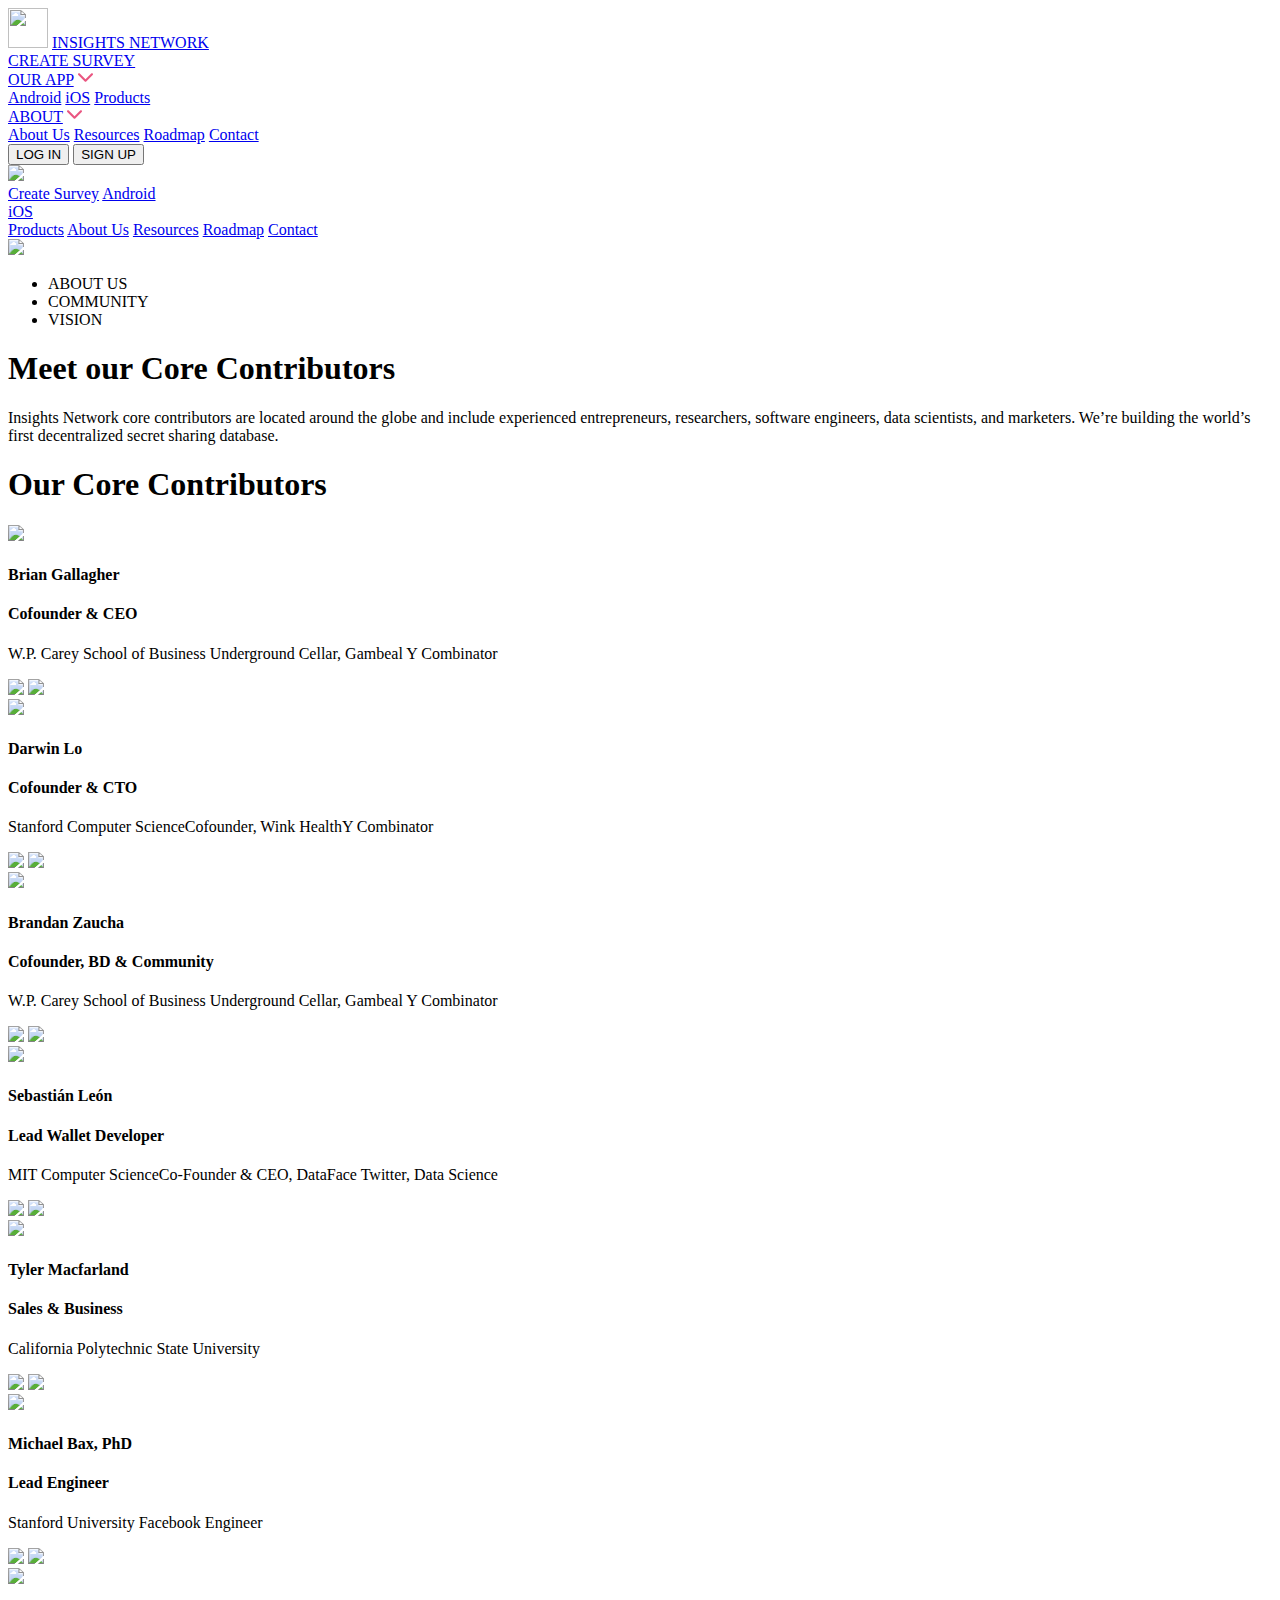
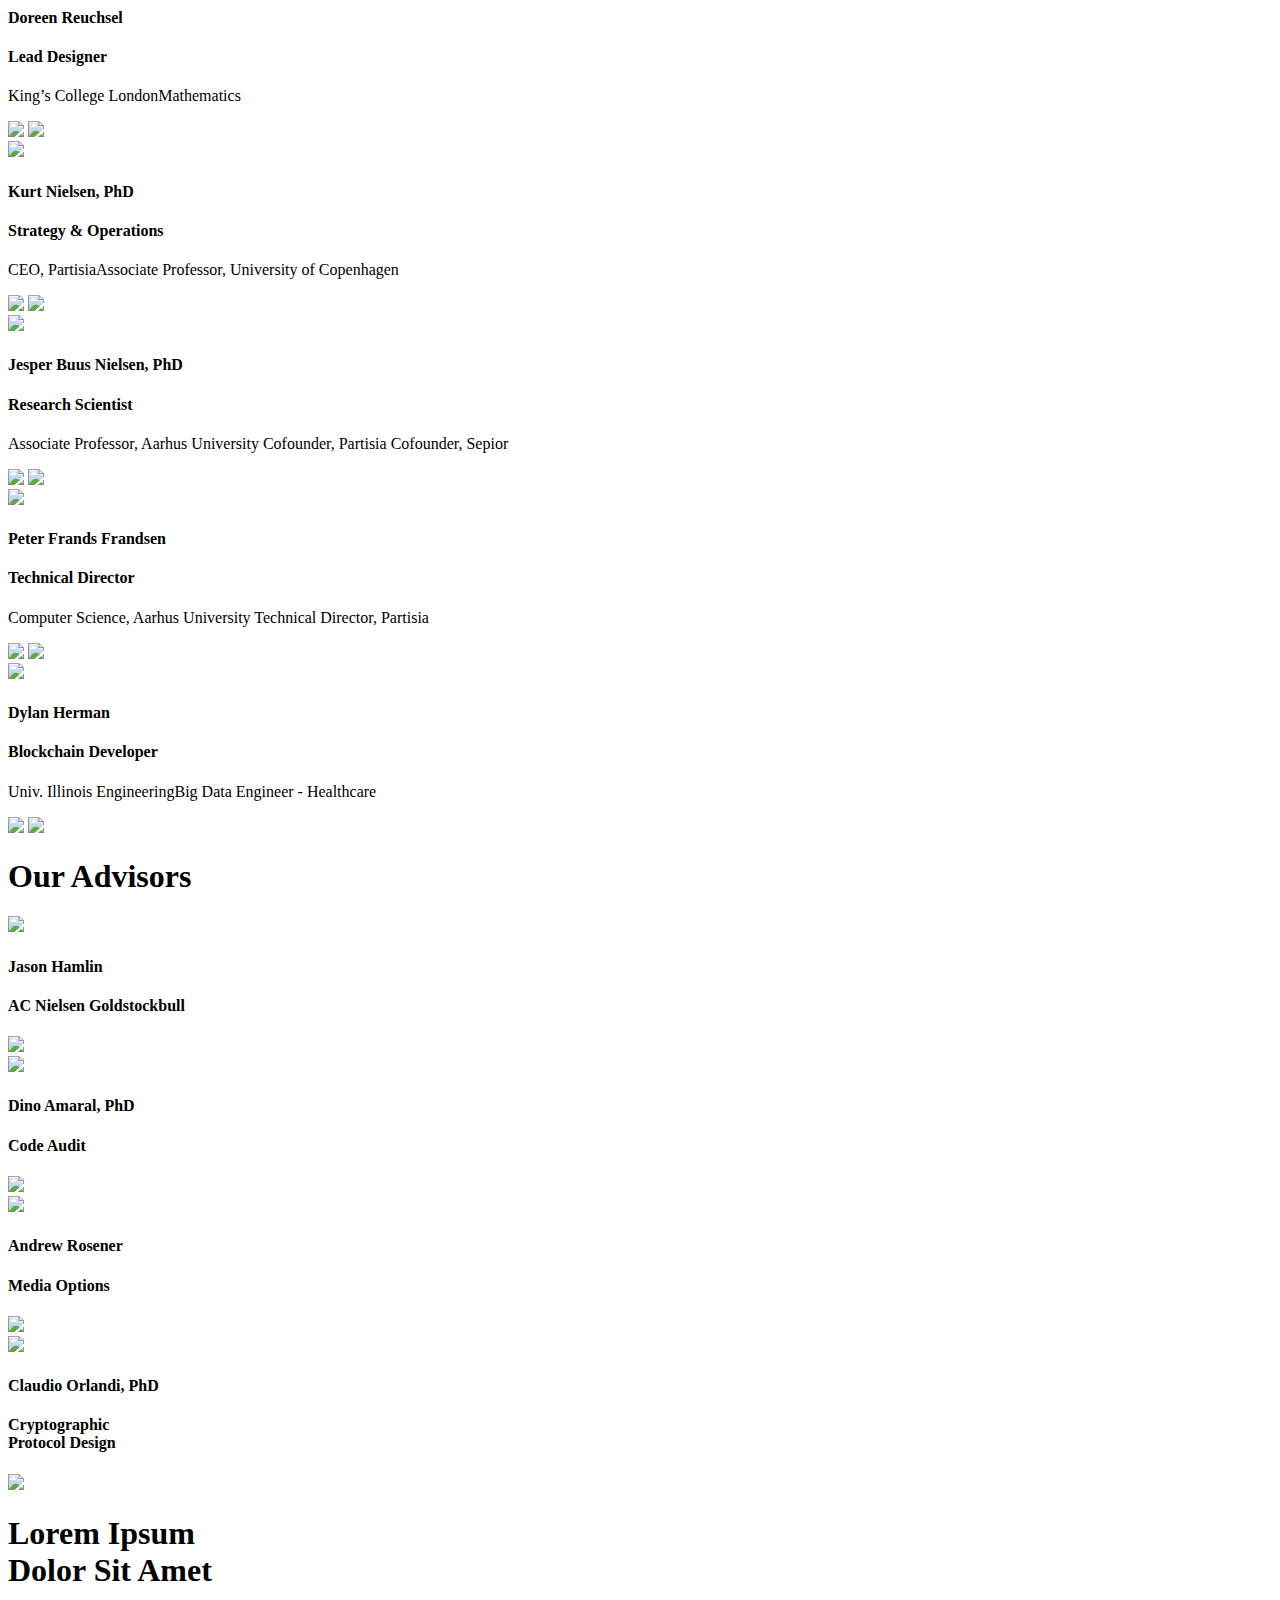
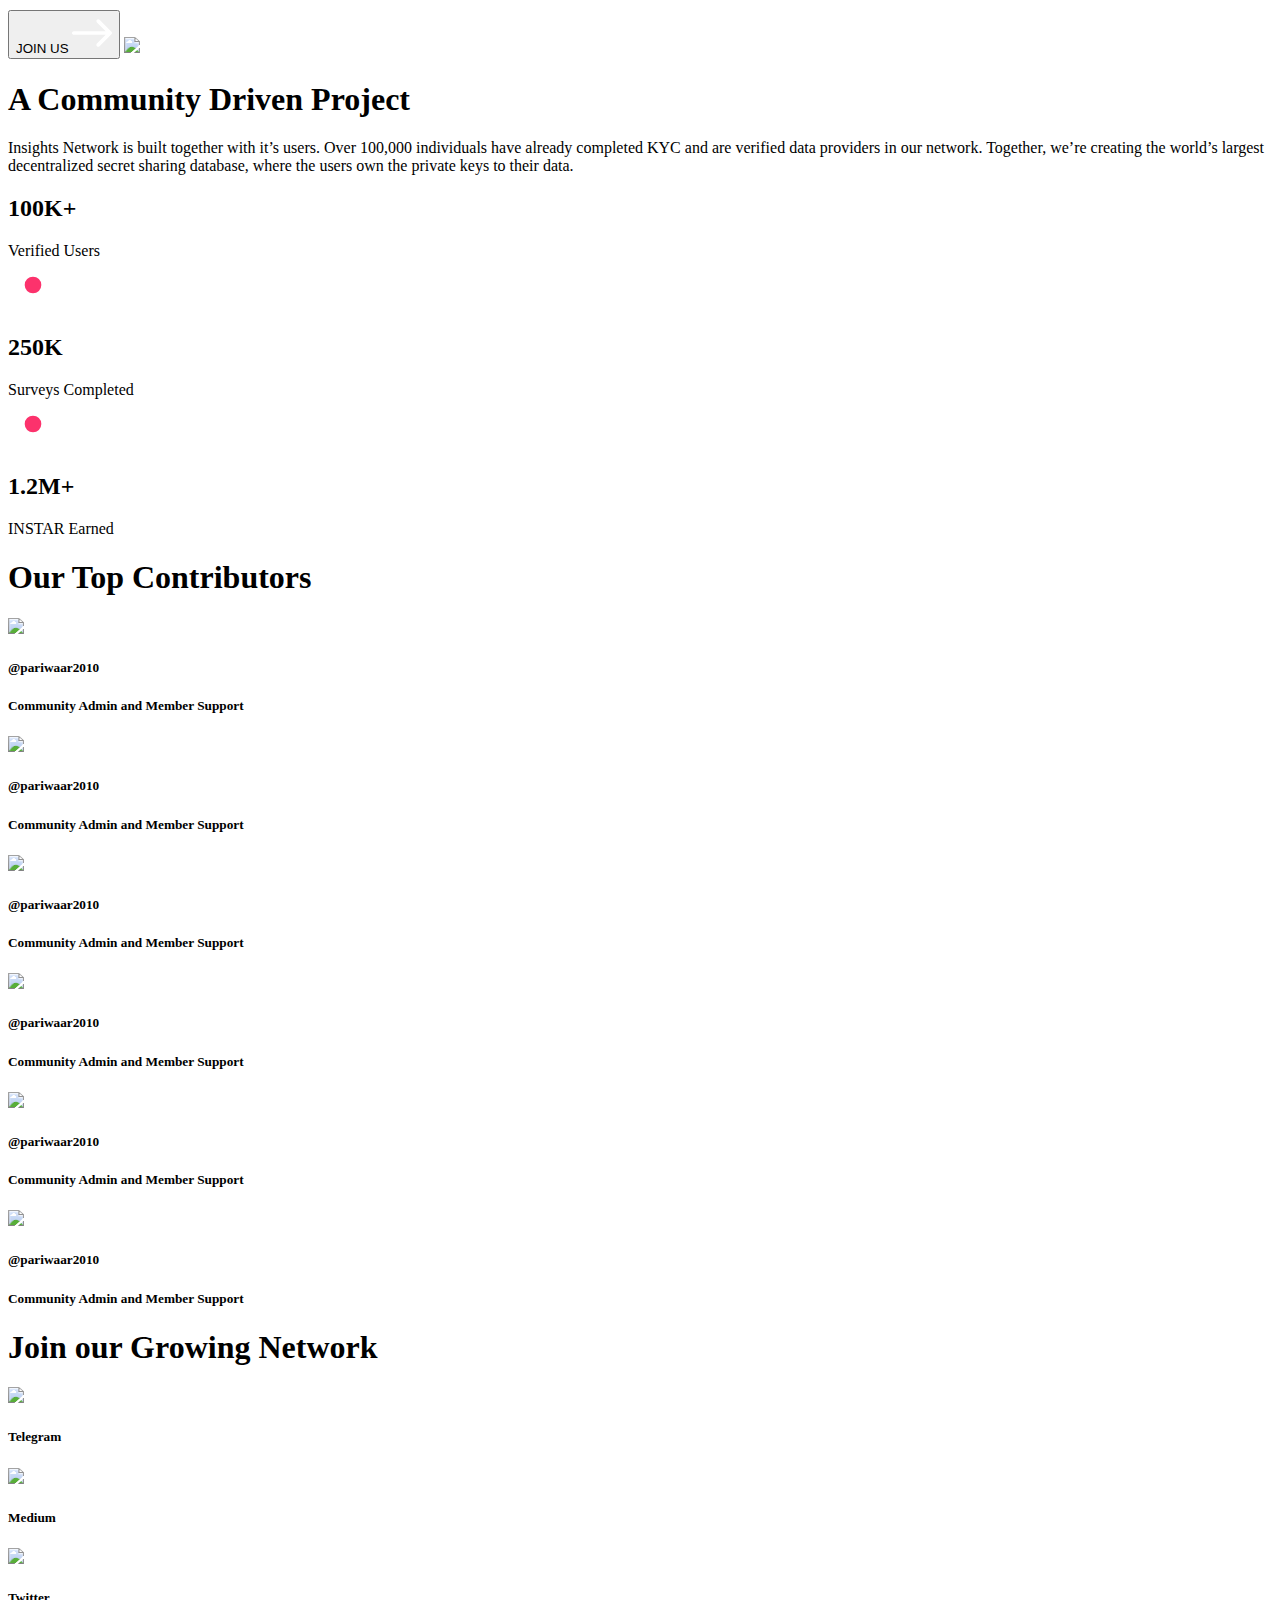
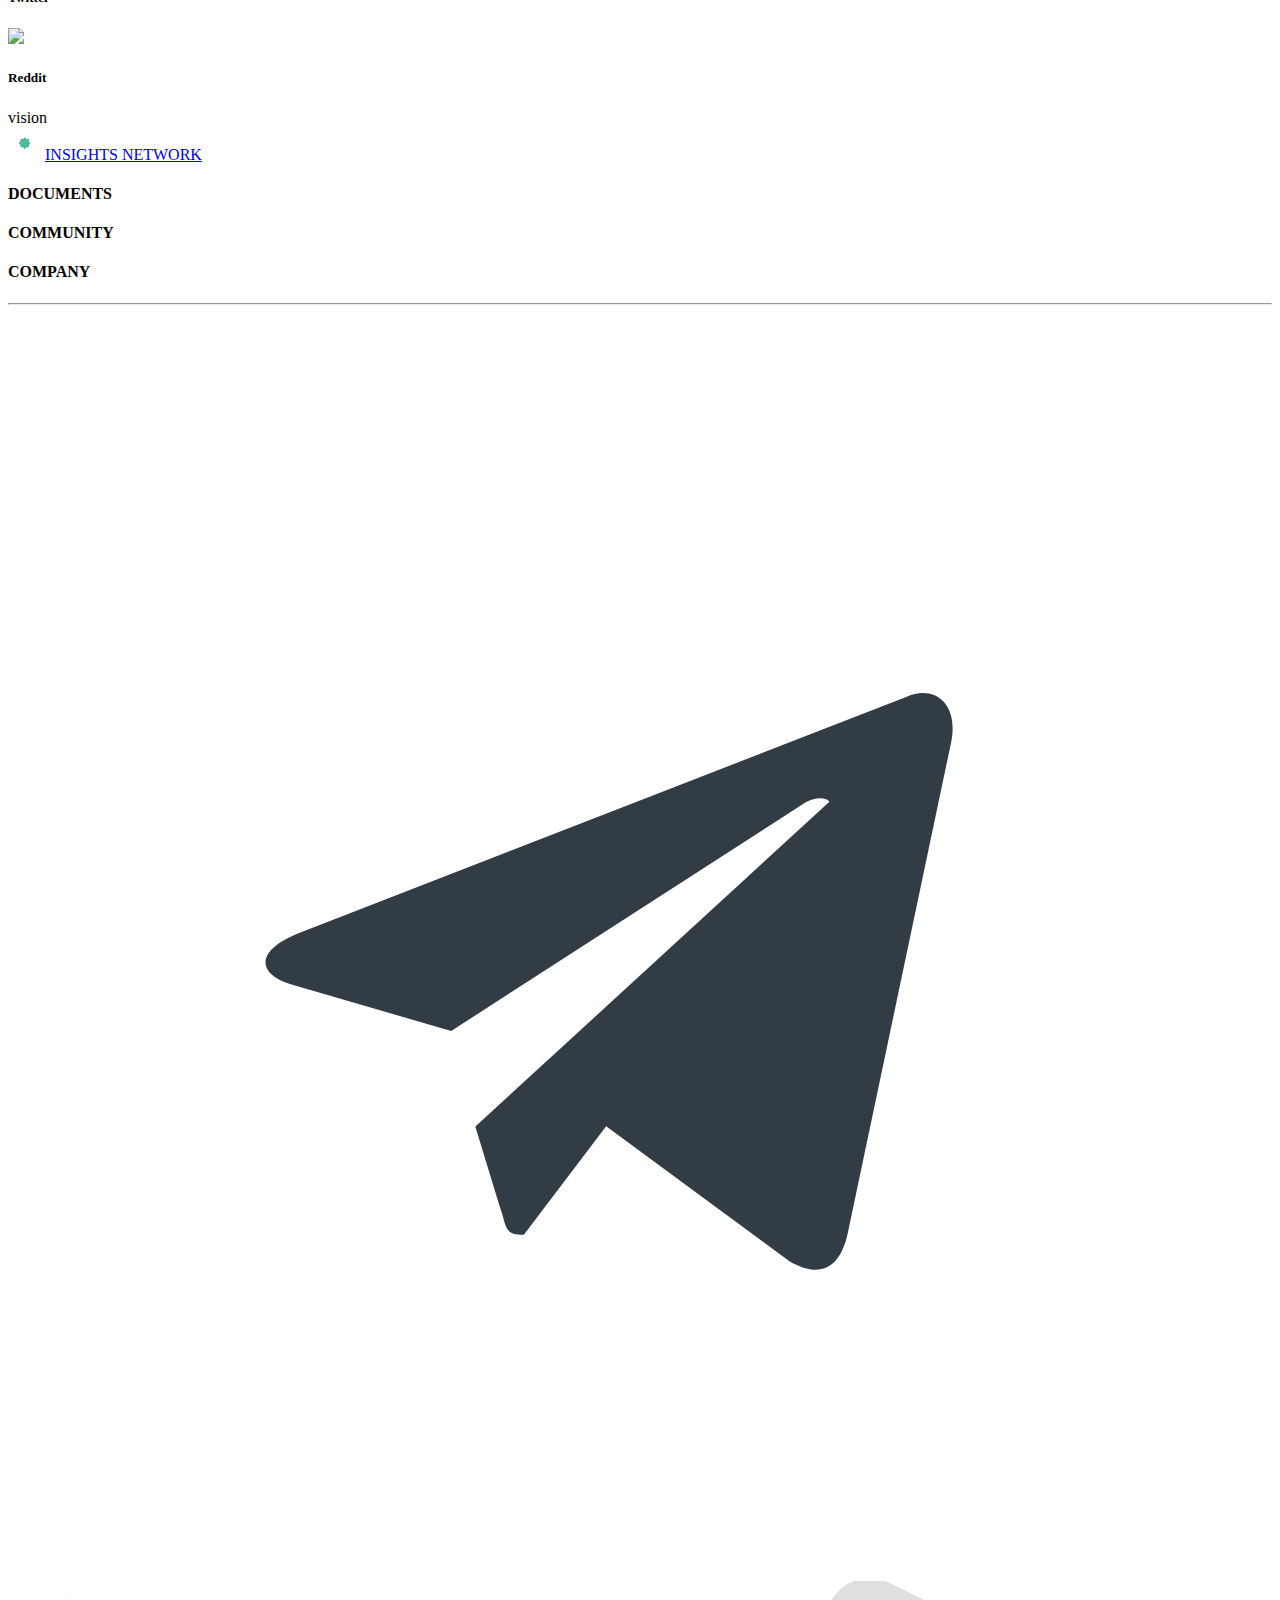
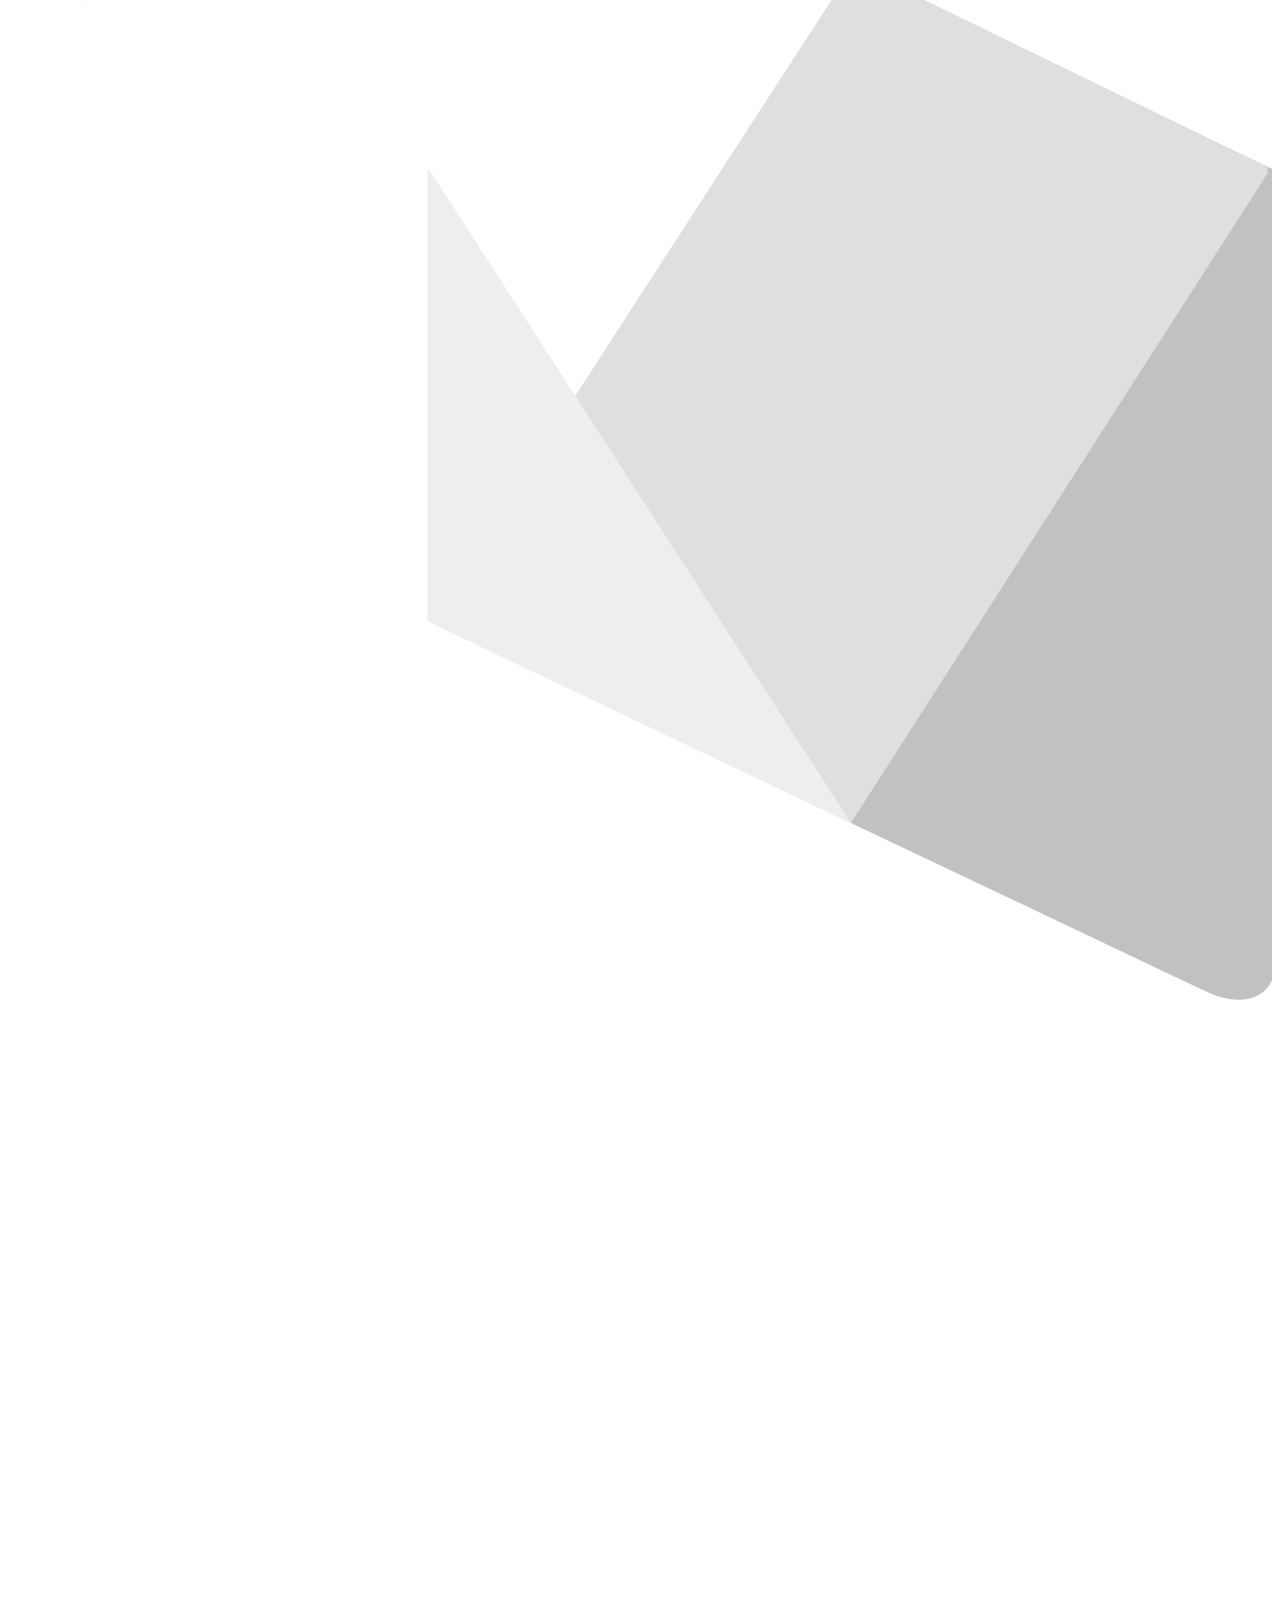
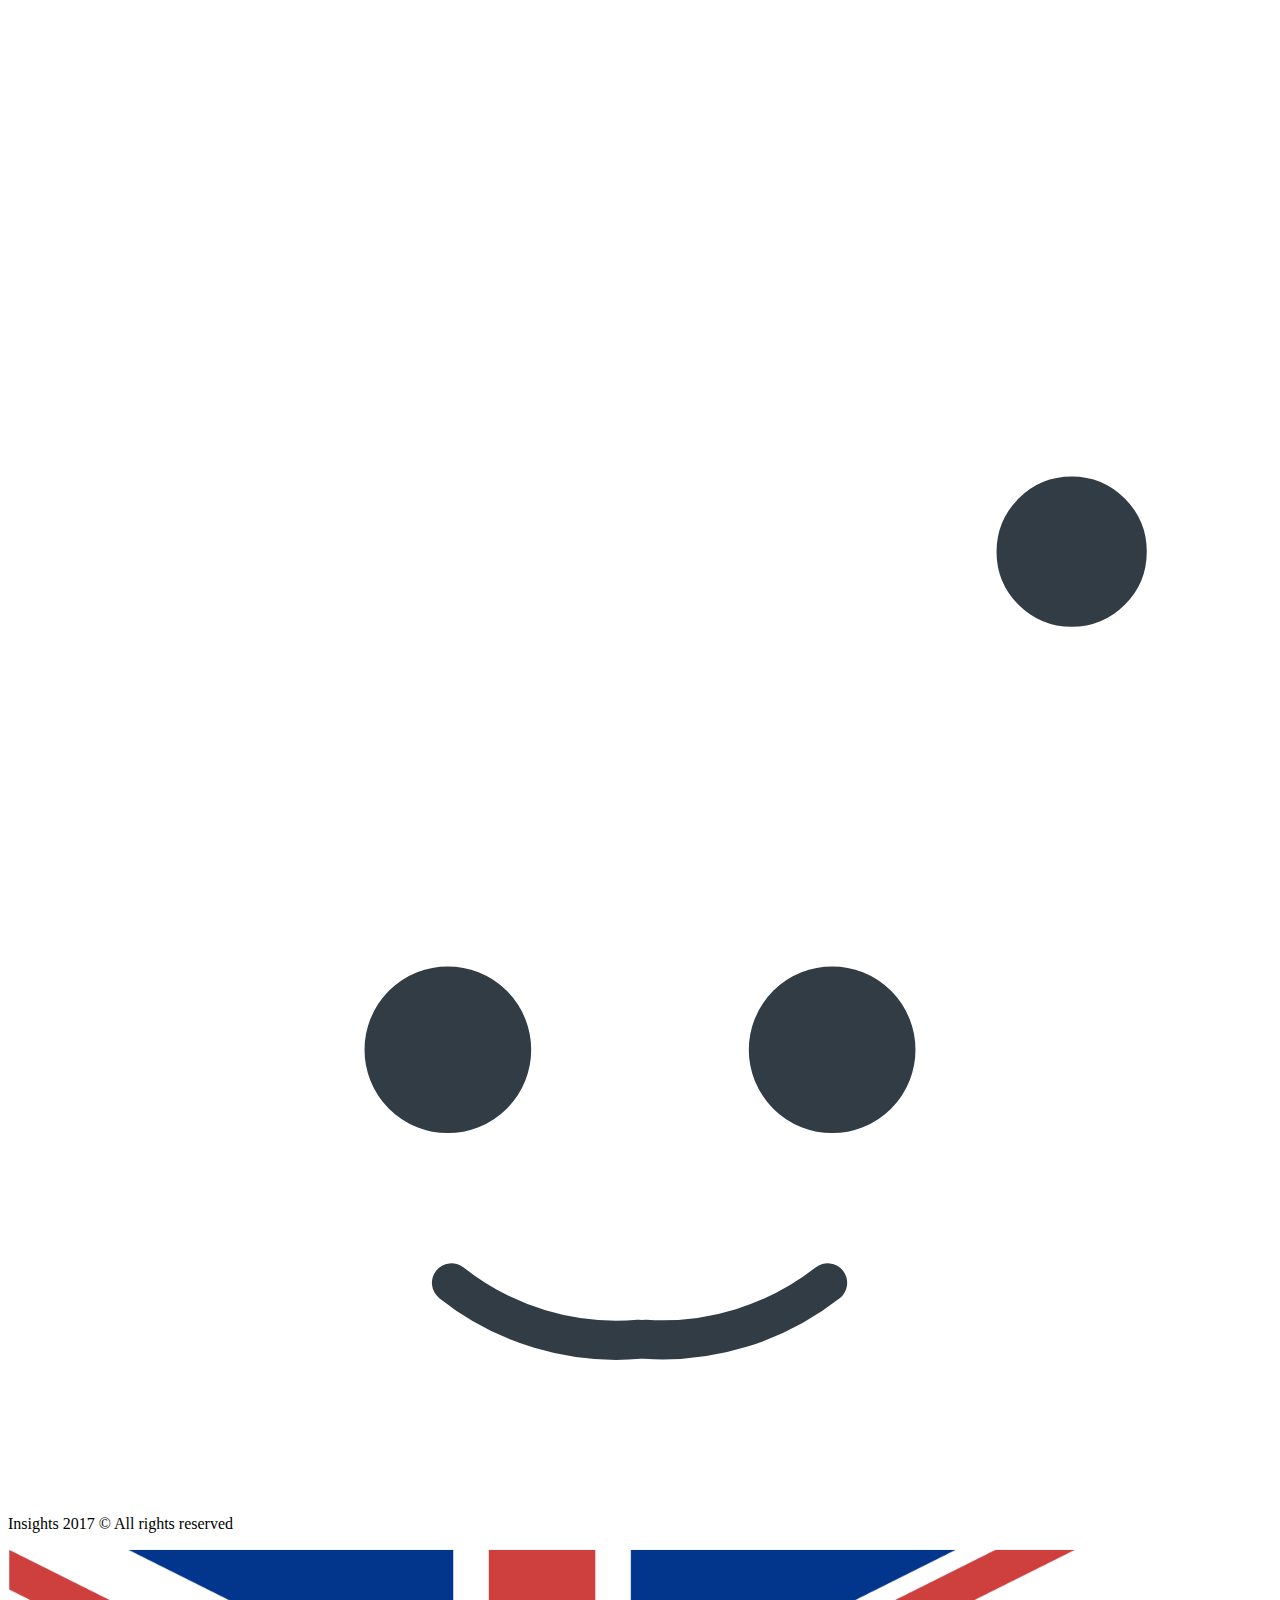
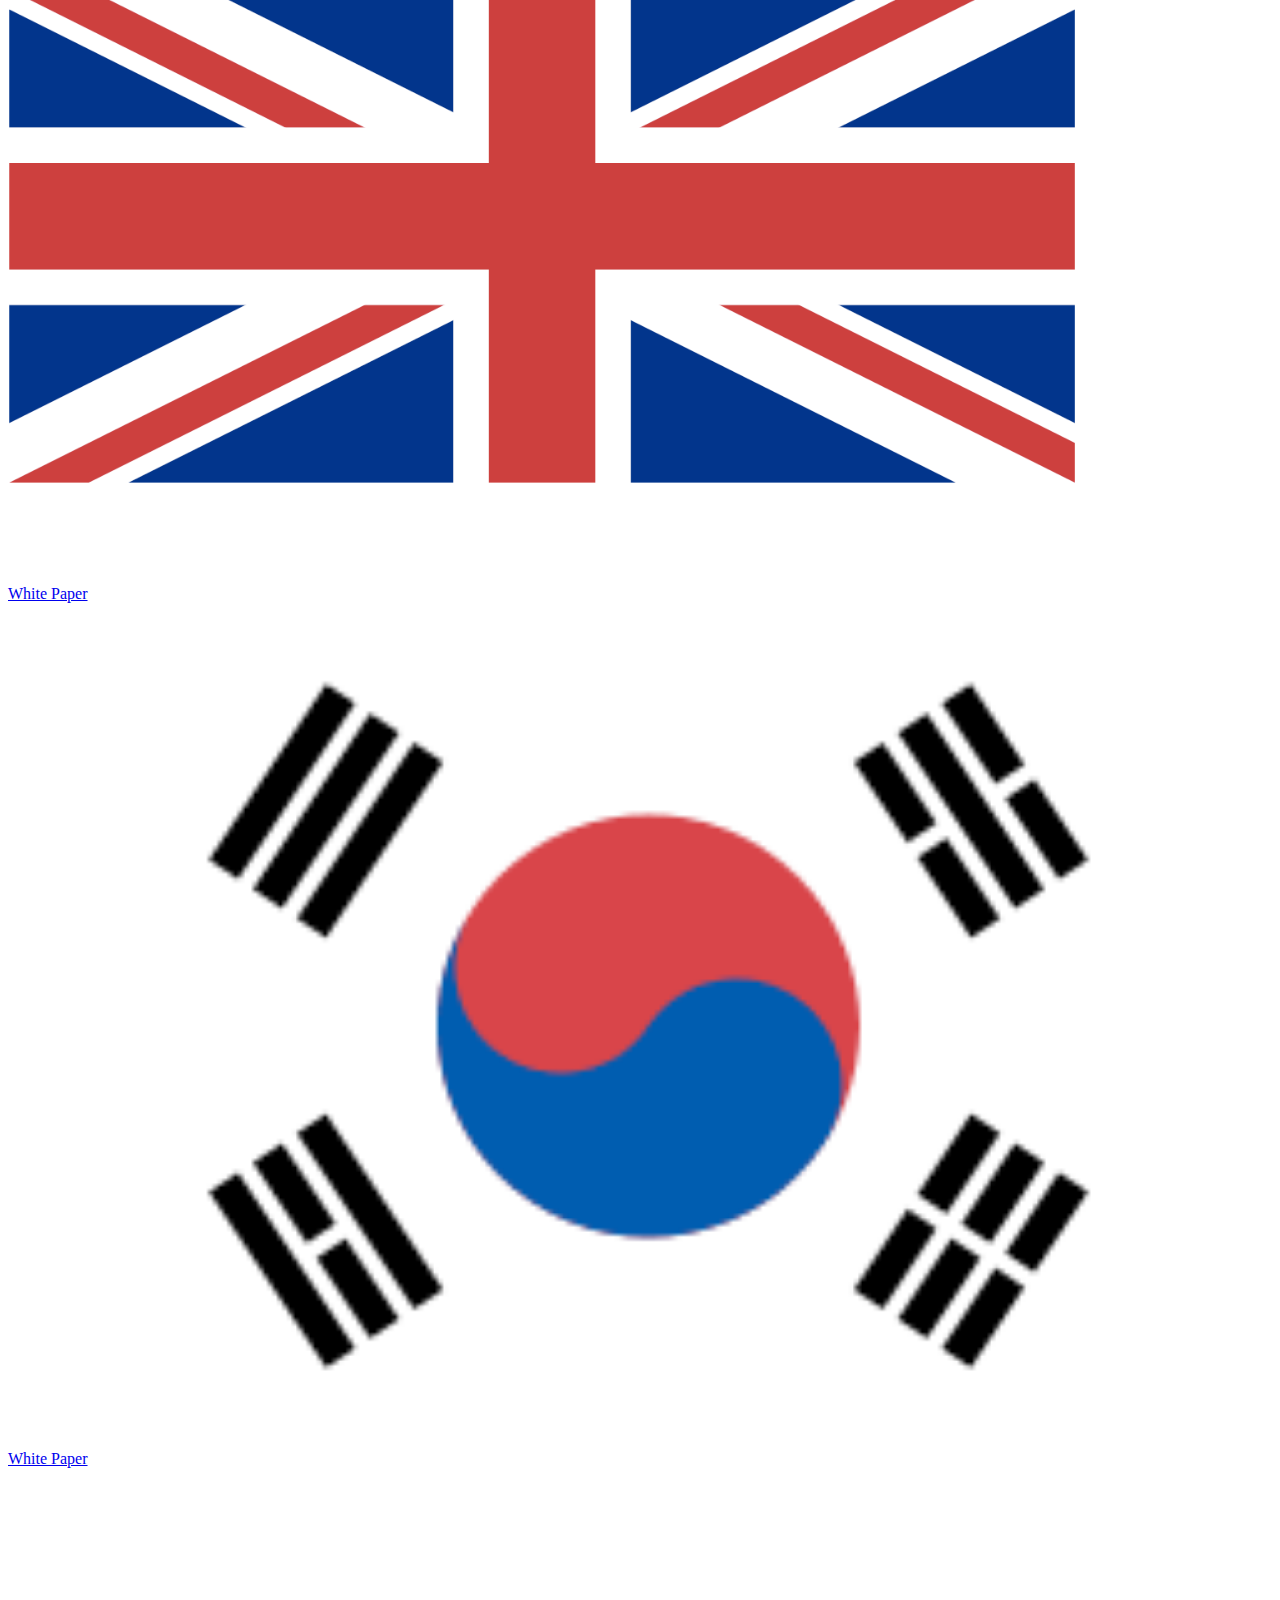
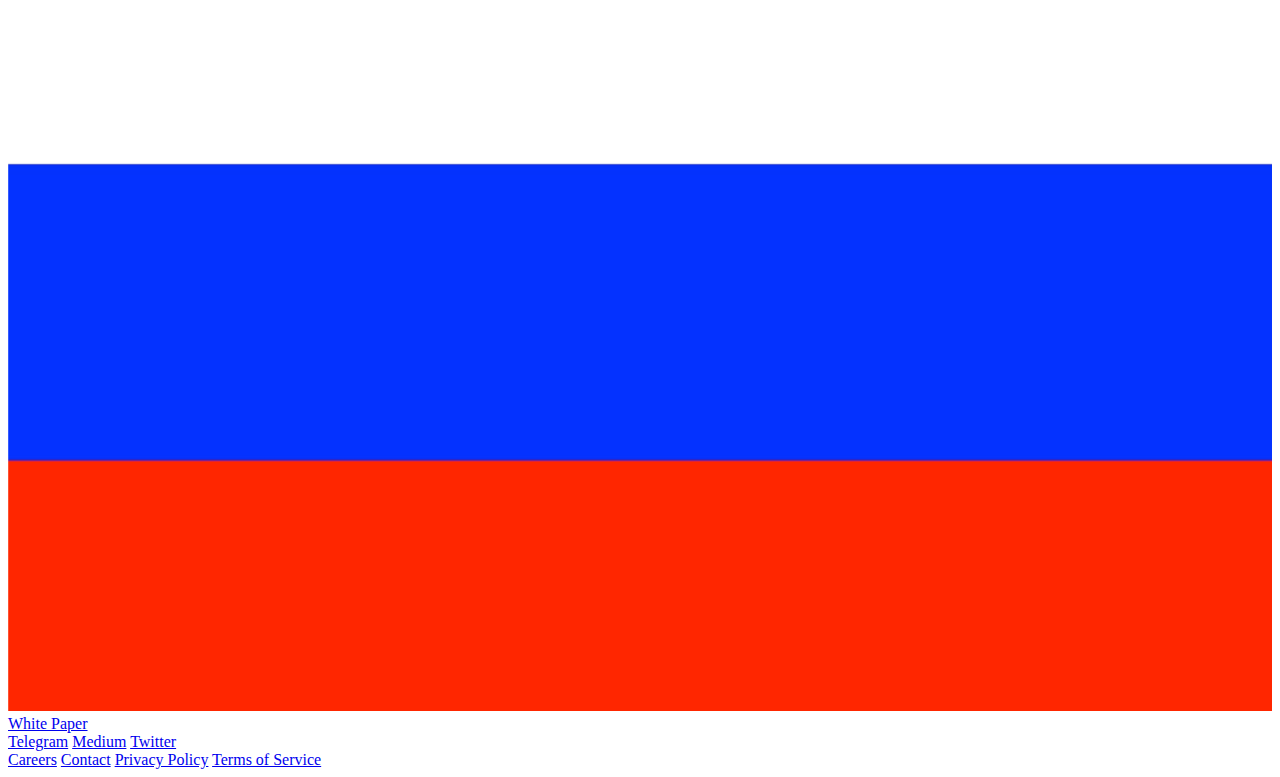
==== pages/about.html @ cc8f5075 "asafa" ====
<!DOCTYPE html>
<html lang="en">
<head>
    <meta charset="UTF-8">
    <meta name="viewport" content="width=device-width, initial-scale=1.0">
    <meta http-equiv="X-UA-Compatible" content="ie=edge">
    <title>About</title>
    <link rel="stylesheet" href="./css/about.css">
    <link rel="icon" href="../assets/svg/main-icon.svg" type="image/gif" sizes="16x16"> 
</head>
<body>
    <nav class="main-nav">
        <div class="container nav-flex">
            <div class="nav-left">
                <img src="../assets/svg/main-icon-withblack" width="40px" height="40px"/>
                <a href="../index.html" class="nav-brand">INSIGHTS NETWORK</a>
            </div>
            <div class="nav-right">
                <a href="https://requesters.insights.network/requester/" class="cool-link lined">CREATE SURVEY</a>
                <div class="navbar-dropdown">
                    <a href="#" class="nav-link">OUR APP</a>
                    <svg xmlns="http://www.w3.org/2000/svg" xmlns:xlink="http://www.w3.org/1999/xlink" version="1.1" id="Capa_1" x="0px" y="0px" width="15px" height="15px" viewBox="0 0 451.847 451.847" style="enable-background:new 0 0 451.847 451.847;" xml:space="preserve">
                        <g>
                        <path d="M225.923,354.706c-8.098,0-16.195-3.092-22.369-9.263L9.27,151.157c-12.359-12.359-12.359-32.397,0-44.751   c12.354-12.354,32.388-12.354,44.748,0l171.905,171.915l171.906-171.909c12.359-12.354,32.391-12.354,44.744,0   c12.365,12.354,12.365,32.392,0,44.751L248.292,345.449C242.115,351.621,234.018,354.706,225.923,354.706z" fill="#ea5681"/>
                        </g><g></g><g></g><g></g><g></g><g></g><g></g><g></g><g></g><g></g><g></g><g></g><g></g><g></g><g></g><g></g>
                    </svg>
                    <div class="nav-dropdown-menu">
                        <a href="https://play.google.com/store/apps/details?id=com.instar.wallet&hl=en" class="nav-dropdown-link">Android</a>
                        <a href="https://itunes.apple.com/app/id1332546984" class="nav-dropdown-link">iOS</a>
                        <a href="./products.html" class="nav-dropdown-link">Products</a>
                    </div>
                </div>
                <div class="navbar-dropdown navbar-dropdown-last">
                    <a href="#" class="nav-link">ABOUT</a>
                    <svg xmlns="http://www.w3.org/2000/svg" xmlns:xlink="http://www.w3.org/1999/xlink" version="1.1" id="Capa_1" x="0px" y="0px" width="15px" height="15px" viewBox="0 0 451.847 451.847" style="enable-background:new 0 0 451.847 451.847;" xml:space="preserve">
                        <g>
                        <path d="M225.923,354.706c-8.098,0-16.195-3.092-22.369-9.263L9.27,151.157c-12.359-12.359-12.359-32.397,0-44.751   c12.354-12.354,32.388-12.354,44.748,0l171.905,171.915l171.906-171.909c12.359-12.354,32.391-12.354,44.744,0   c12.365,12.354,12.365,32.392,0,44.751L248.292,345.449C242.115,351.621,234.018,354.706,225.923,354.706z" fill="#ea5681"/>
                        </g><g></g><g></g><g></g><g></g><g></g><g></g><g></g><g></g><g></g><g></g><g></g><g></g><g></g><g></g><g></g>
                    </svg>
                    <div class="nav-dropdown-menu">
                        <a href="./about.html" class="nav-dropdown-link">About Us</a>
                        <a href="./tabs.html" class="nav-dropdown-link">Resources</a>
                        <a href="./tabs.html" class="nav-dropdown-link">Roadmap</a>
                        <a href="./contact.html" class="nav-dropdown-link">Contact</a>
                    </div>
                </div>
                <a href="./login.html"><button class="nav-btn">LOG IN</button></a>
                <a href="./signup.html"><button class="nav-btn nav-btn-gray">SIGN UP</button></a>
            </div>
            <div class="menu-burger">
                <img src="../assets/svg/menu.svg" class="burger-icon" />
                <div class="show-menu hide-menu" id="resp-menu">
                        <a href="https://requesters.insights.network/requester/" class="nav-dropdown-link">Create Survey</a>
                        <a href="https://play.google.com/store/apps/details?id=com.instar.wallet&hl=en" class="nav-dropdown-link">Android</a>
                        </br>
                        <a href="https://itunes.apple.com/app/id1332546984" class="nav-dropdown-link">iOS</a></br>
                        <a href="./products.html" class="nav-dropdown-link">Products</a>
                        <a href="./about.html" class="nav-dropdown-link">About Us</a>
                        <a href="./tabs.html" class="nav-dropdown-link">Resources</a>
                        <a href="./tabs.html" class="nav-dropdown-link">Roadmap</a>
                        <a href="./contact.html" class="nav-dropdown-link">Contact</a>
                </div>
            </div>
        </div>
    </nav>

        <div class="container">
            <img src="../assets/svg/map.svg" class="img-map"/>
        </div>


        <!--tabbed contetn --> 
        <div class="tabbed-content">
            <div class="container">
                <ul class="tabs">
                    <li data-target="#about" class="active">ABOUT US</li>
                    <li data-target="#community">COMMUNITY</li>
                    <li data-target="#vision">VISION</li>
                </ul>
            </div>
            <div id="about" class="panel active">
                <div class="about-parent-container">
                    <div class="container about-section">
                        <h1 class="about-heading">Meet our Core Contributors</h1>
                        <p class="about-paragraph">Insights Network core contributors are located around the globe and include experienced entrepreneurs, researchers, software engineers, data scientists, and marketers. We’re building the world’s first decentralized secret sharing database.</p>
                        <h1 class="about-heading">Our Core Contributors</h1>
                        <div class="about-flex">
                            <div class="about-item">
                                <img src="../assets/img/t11.png" class="team-img">
                                <div class="about-item-col">
                                    <h4 class="about-name">Brian Gallagher</h4>
                                    <h4 class="about-prof">Cofounder & CEO</h4>
                                    <p class="about-desc">W.P. Carey School of Business Underground Cellar, Gambeal Y Combinator</p>
                                    <div class="about-icon-row">
                                        <img src="../assets/svg/mail.svg" />
                                        <img src="../assets/svg/linkedin.png" />
                                    </div>
                                </div>
                            </div>
                            <div class="about-item">
                                <img src="../assets/img/t10.png" class="team-img">
                                <div class="about-item-col">
                                    <h4 class="about-name">Darwin Lo</h4>
                                    <h4 class="about-prof">Cofounder & CTO</h4>
                                    <p class="about-desc">Stanford Computer ScienceCofounder, Wink HealthY Combinator</p>
                                    <div class="about-icon-row">
                                        <img src="../assets/svg/mail.svg" />
                                        <img src="../assets/svg/linkedin.png" />
                                    </div>
                                </div>
                            </div>
                            <div class="about-item">
                                <img src="../assets/img/t9.png" class="team-img">
                                <div class="about-item-col">
                                    <h4 class="about-name">Brandan Zaucha</h4>
                                    <h4 class="about-prof">Cofounder, BD & Community</h4>
                                    <p class="about-desc">W.P. Carey School of Business Underground Cellar, Gambeal Y Combinator</p>
                                    <div class="about-icon-row">
                                        <img src="../assets/svg/mail.svg" />
                                        <img src="../assets/svg/linkedin.png" />
                                    </div>
                                </div>
                            </div>
                            <div class="about-item">
                                <img src="../assets/img/t7.png" class="team-img">
                                <div class="about-item-col">
                                    <h4 class="about-name">Sebastián León</h4>
                                    <h4 class="about-prof">Lead Wallet Developer</h4>
                                    <p class="about-desc">MIT Computer ScienceCo-Founder & CEO, DataFace Twitter, Data Science</p>
                                    <div class="about-icon-row">
                                        <img src="../assets/svg/mail.svg" />
                                        <img src="../assets/svg/linkedin.png" />
                                    </div>
                                </div>
                            </div>
                            <div class="about-item">
                                <img src="../assets/img/t6.png" class="team-img">
                                <div class="about-item-col">
                                    <h4 class="about-name">Tyler Macfarland</h4>
                                    <h4 class="about-prof">Sales & Business</h4>
                                    <p class="about-desc">California Polytechnic State University</p>
                                    <div class="about-icon-row">
                                        <img src="../assets/svg/mail.svg" />
                                        <img src="../assets/svg/linkedin.png" />
                                    </div>
                                </div>
                            </div>
                            <div class="about-item">
                                <img src="../assets/img/t8.png" class="team-img">
                                <div class="about-item-col">
                                    <h4 class="about-name">Michael Bax, PhD</h4>
                                    <h4 class="about-prof">Lead Engineer</h4>
                                    <p class="about-desc">Stanford University Facebook Engineer</p>
                                    <div class="about-icon-row">
                                        <img src="../assets/svg/mail.svg" />
                                        <img src="../assets/svg/linkedin.png" />
                                    </div>
                                </div>
                            </div>
                            <div class="about-item">
                                <img src="../assets/img/t1.png" class="team-img">
                                <div class="about-item-col">
                                    <h4 class="about-name">Doreen Reuchsel</h4>
                                    <h4 class="about-prof">Lead Designer</h4>
                                    <p class="about-desc">King’s College LondonMathematics</p>
                                    <div class="about-icon-row">
                                        <img src="../assets/svg/mail.svg" />
                                        <img src="../assets/svg/linkedin.png" />
                                    </div>
                                </div>
                            </div>
                            <div class="about-item">
                                <img src="../assets/img/t3.png" class="team-img">
                                <div class="about-item-col">
                                    <h4 class="about-name">Kurt Nielsen, PhD</h4>
                                    <h4 class="about-prof">Strategy & Operations</h4>
                                    <p class="about-desc">CEO, PartisiaAssociate Professor, University of Copenhagen</p>
                                    <div class="about-icon-row">
                                        <img src="../assets/svg/mail.svg" />
                                        <img src="../assets/svg/linkedin.png" />
                                    </div>
                                </div>
                            </div>
                            <div class="about-item">
                                <img src="../assets/img/t2.png" class="team-img">
                                <div class="about-item-col">
                                    <h4 class="about-name">Jesper Buus Nielsen, PhD</h4>
                                    <h4 class="about-prof">Research Scientist</h4>
                                    <p class="about-desc">Associate Professor, Aarhus University Cofounder, Partisia Cofounder, Sepior</p>
                                    <div class="about-icon-row">
                                        <img src="../assets/svg/mail.svg" />
                                        <img src="../assets/svg/linkedin.png" />
                                    </div>
                                </div>
                            </div>
                            <div class="about-item">
                                <img src="../assets/img/t4.png" class="team-img">
                                <div class="about-item-col">
                                    <h4 class="about-name">Peter Frands Frandsen</h4>
                                    <h4 class="about-prof">Technical Director</h4>
                                    <p class="about-desc">Computer Science, Aarhus University Technical Director, Partisia</p>
                                    <div class="about-icon-row">
                                        <img src="../assets/svg/mail.svg" />
                                        <img src="../assets/svg/linkedin.png" />
                                    </div>
                                </div>
                            </div>
                            <div class="about-item">
                                <img src="../assets/img/t5.png" class="team-img">
                                <div class="about-item-col">
                                    <h4 class="about-name">Dylan Herman</h4>
                                    <h4 class="about-prof">Blockchain Developer</h4>
                                    <p class="about-desc">Univ. Illinois EngineeringBig Data Engineer - Healthcare</p>
                                    <div class="about-icon-row">
                                        <img src="../assets/svg/mail.svg" />
                                        <img src="../assets/svg/linkedin.png" />
                                    </div>
                                </div>
                            </div>
                        </div>
                        <h1 class="about-heading">Our Advisors</h1>
                        <div class="about-row">
                            <div class="about-row-parent">
                                <div class="about-row-item">
                                    <img src="../assets/img/team1.png" class="team-img"/>
                                    <div class="about-row-col">
                                        <h4 class="about-name">Jason Hamlin</h4>
                                        <h4 class="about-prof">AC Nielsen Goldstockbull</h4>
                                        <img src="../assets/svg/linkedin.png" />
                                    </div>
                                </div>
                                <div class="about-row-item">
                                    <img src="../assets/img/team3.png" class="team-img"/>
                                    <div class="about-row-col">
                                        <h4 class="about-name">Dino Amaral, PhD</h4>
                                        <h4 class="about-prof">Code Audit</h4>
                                        <img src="../assets/svg/linkedin.png" />
                                    </div>
                                </div>
                            </div>
                            <div class="about-row-parent">
                                <div class="about-row-item">
                                    <img src="../assets/img/team2.png" class="team-img"/>
                                    <div class="about-row-col">
                                        <h4 class="about-name">Andrew Rosener</h4>
                                        <h4 class="about-prof">Media Options</h4>
                                        <img src="../assets/svg/linkedin.png" />
                                    </div>
                                </div>
                                <div class="about-row-item">
                                    <img src="../assets/img/team4.png" class="team-img"/>
                                    <div class="about-row-col">
                                        <h4 class="about-name">Claudio Orlandi, PhD</h4>
                                        <h4 class="about-prof">Cryptographic <br/>Protocol Design</h4>
                                        <img src="../assets/svg/linkedin.png" />
                                    </div>
                                </div>
                            </div>
                        </div>
                    </div>
                    <div class="join-us">
                        <div class="container">
                            <div class="join-row">
                                <div class="join-col">
                                    <h1 class="join-heading">Lorem Ipsum <br/>Dolor Sit Amet</h1>
                                    <button class="join-btn">JOIN US
                                        <svg xmlns="http://www.w3.org/2000/svg" xmlns:xlink="http://www.w3.org/1999/xlink" version="1.1" id="Capa_1" x="0px" y="0px" width="40px" height="auto" viewBox="0 0 268.832 268.832" style="enable-background:new 0 0 268.832 268.832;" xml:space="preserve">
                                            <g>
                                                <path d="M265.171,125.577l-80-80c-4.881-4.881-12.797-4.881-17.678,0c-4.882,4.882-4.882,12.796,0,17.678l58.661,58.661H12.5   c-6.903,0-12.5,5.597-12.5,12.5c0,6.902,5.597,12.5,12.5,12.5h213.654l-58.659,58.661c-4.882,4.882-4.882,12.796,0,17.678   c2.44,2.439,5.64,3.661,8.839,3.661s6.398-1.222,8.839-3.661l79.998-80C270.053,138.373,270.053,130.459,265.171,125.577z" fill="#fff"/>
                                            </g><g></g><g></g><g></g><g></g><g></g><g></g><g></g><g></g><g></g><g></g><g></g><g></g><g></g><g></g><g></g></svg>       
                                    </button>
                                    <img src="../assets/svg/shape.svg" >
                                </div>
                            </div>
                        </div>
                    </div>
                </div>
                
            </div>
            <div id="community" class="panel">
                <div class="community-col">
                    <div class="container">
                        <h1 class="about-heading">A Community Driven Project</h1>
                        <p class="about-paragraph">Insights Network is built together with it’s users. Over 100,000 individuals have already completed KYC and are verified data providers in our network. Together, we’re creating the world’s largest decentralized secret sharing database, where the users own the private keys to their data. </p>
                    </div>
                    <section class="stats">
                        <div class="container">
                            <div class="stat-row">
                                <div class="stat-col">
                                    <h2 class="stat-heading">100K+</h2>
                                    <span class="stat-desc">Verified Users</span>
                                </div>
                                <img src="../assets/svg/blur.svg" width="50px" height="auto" />
                                <div class="stat-col">
                                    <h2 class="stat-heading">250K</h2>
                                    <span class="stat-desc">Surveys Completed</span>
                                </div>
                                <img src="../assets/svg/blur.svg" width="50px" height="auto" />
                                <div class="stat-col">
                                    <h2 class="stat-heading">1.2M+</h2>
                                    <span class="stat-desc">INSTAR Earned</span>
                                </div>
                            </div>
                        </div>
                    </section>
                    <div class="container">
                        <h1 class="about-heading">Our Top Contributors</h1>
                        <div class="community-row">
                            <div class="community-item">
                                <img src="../assets/svg/cm1.png" />
                                <div class="com-item-col">
                                    <h5 class="community-tag">@pariwaar2010</h5>
                                    <h5 class="community-desc">Community Admin and Member Support</h5>
                                </div>
                            </div>
                            <div class="community-item">
                                <img src="../assets/svg/cm2.png" />
                                <div class="com-item-col">
                                    <h5 class="community-tag">@pariwaar2010</h5>
                                    <h5 class="community-desc">Community Admin and Member Support</h5>
                                </div>
                            </div>
                            <div class="community-item">
                                <img src="../assets/svg/cm3.png" />
                                <div class="com-item-col">
                                    <h5 class="community-tag">@pariwaar2010</h5>
                                    <h5 class="community-desc">Community Admin and Member Support</h5>
                                </div>
                            </div>
                            <div class="community-item">
                                <img src="../assets/svg/cm2.png" />
                                <div class="com-item-col">
                                    <h5 class="community-tag">@pariwaar2010</h5>
                                    <h5 class="community-desc">Community Admin and Member Support</h5>
                                </div>
                            </div>
                            <div class="community-item">
                                <img src="../assets/svg/cm3.png" />
                                <div class="com-item-col">
                                    <h5 class="community-tag">@pariwaar2010</h5>
                                    <h5 class="community-desc">Community Admin and Member Support</h5>
                                </div>
                            </div>
                            <div class="community-item">
                                <img src="../assets/svg/cm1.png" />
                                <div class="com-item-col">
                                    <h5 class="community-tag">@pariwaar2010</h5>
                                    <h5 class="community-desc">Community Admin and Member Support</h5>
                                </div>
                            </div>
                        </div>
                        <h1 class="about-heading">Join our Growing Network</h1>
                        <div class="social-row">
                            <div class="social-item">
                                <div class="social-cont">
                                    <a href="https://t.me/InsightsNetwork">
                                        <img src="../assets/svg/telegram.svg" />
                                    </a>
                                </div>
                                <h5 class="social-heading">Telegram</h5>
                            </div>
                            <div class="social-item">
                                <div class="social-cont">
                                    <a href="https://medium.com/insightsnetwork">
                                        <img src="../assets/svg/medium.svg" />
                                    </a>
                                </div>
                                <h5 class="social-heading">Medium</h5>
                            </div>
                            <div class="social-item">
                                <div class="social-cont">
                                    <a href="https://twitter.com/instartoken">
                                        <img src="../assets/svg/twit.svg" />
                                    </a>
                                </div>
                                <h5 class="social-heading">Twitter</h5>
                            </div>
                            <div class="social-item">
                                <div class="social-cont">
                                    <a href="https://www.reddit.com/r/instar/">
                                        <img src="../assets/svg/reddit.svg" />
                                    </a>
                                </div>
                                <h5 class="social-heading">Reddit</h5>
                            </div>
                        </div>
                    </div>
                </div>
            </div>
            <div id="vision" class="panel">
                vision
            </div>
        </div>

        <footer>
            <div class="container">
                <div class="foot-flex">
                    <div class="nav-left">
                        <svg width="33px" height="33px" viewBox="0 0 33 33" version="1.1" xmlns="http://www.w3.org/2000/svg" xmlns:xlink="http://www.w3.org/1999/xlink">
                            <!-- Generator: Sketch 49.3 (51167) - http://www.bohemiancoding.com/sketch -->
                            <title>Group 2</title>
                            <desc>Created with Sketch.</desc>
                            <defs/>
                            <g id="Page-1" stroke="none" stroke-width="1" fill="none" fill-rule="evenodd">
                                <g id="Group-2" fill-rule="nonzero">
                                    <path d="M14.39,10.49 L16.67,8.21 L18.97,10.51 L22.23,10.51 L22.23,13.77 L24.53,16.07 L22.23,18.37 C22.23,19.6513006 23.2686994,20.69 24.55,20.69 L31.91,20.69 C34.1440703,13.2469763 30.6743922,5.27910499 23.7035405,1.84444377 C16.7326888,-1.59021744 8.30059142,0.513439854 3.76,6.82 C3.25849265,7.52879747 3.19474868,8.45830427 3.5947998,9.22892907 C3.99485092,9.99955386 4.79172687,10.4822908 5.66,10.48 L14.39,10.49 Z" id="Shape" fill="#FFFFFF"/>
                                    <path d="M19,21.64 L16.7,23.94 L14.4,21.64 L11.14,21.64 L11.14,18.38 L8.84,16.08 L11.14,13.78 C11.14,13.1593934 10.893465,12.5642053 10.4546299,12.1253701 C10.0157947,11.686535 9.42060659,11.44 8.8,11.44 L1.49,11.44 C-0.830111386,18.9234377 2.64328551,26.9820587 9.67671039,30.4339699 C16.7101353,33.8858811 25.2097111,31.7034356 29.71,25.29 C30.2011138,24.5801633 30.2575433,23.6563613 29.8564776,22.8920268 C29.455412,22.1276924 28.6631687,21.6492104 27.8,21.65 L19,21.64 Z" id="Shape" fill="#FFFFFF"/>
                                    <polygon id="Shape" fill="#4DBD97" points="20.92 14.38 20.91 14.37 20.91 11.89 18.44 11.89 18.43 11.89 16.67 10.13 14.92 11.88 14.91 11.89 12.43 11.89 12.43 14.36 12.43 14.37 10.67 16.13 12.42 17.88 12.43 17.89 12.43 20.37 14.9 20.37 14.91 20.37 16.67 22.13 18.42 20.38 18.43 20.37 20.91 20.37 20.91 17.9 20.91 17.89 22.67 16.13"/>
                                </g>
                            </g>
                        </svg>
                        <a href="#" class="nav-brand">INSIGHTS NETWORK</a>
                    </div>
                    <div class="foot-right">
                        <h4>DOCUMENTS</h4>
                        <h4>COMMUNITY</h4>
                        <h4>COMPANY</h4>
                    </div>
                </div>
                <hr />
                <div class="foot-row">
                    <div class="icon-col">
                        <div class="icon-row">
                                <a href="https://t.me/InsightsNetwork">
                                    <img src="../assets/svg/TEL.svg" />
                                </a>
                                <a href="https://medium.com/insightsnetwork">
                                    <img src="../assets/svg/MMM.svg" />
                                </a>
                                <a href="https://twitter.com/instartoken">
                                    <img src="../assets/svg/TWITTER.svg" />
                                </a>
                                <a href="https://www.reddit.com/r/instar/">
                                    <img src="../assets/svg/PP.svg" />
                                </a>
                        </div>
                        <p class="footer-text">Insights 2017 &copy; All rights reserved</p>
                    </div>
                    <div class="foot-row-right">
                        <div class="foot-right-col">
                            <div class="with-icon">
                                <svg xmlns="http://www.w3.org/2000/svg" xmlns:xlink="http://www.w3.org/1999/xlink" viewBox="0 0 15.16 7.58"><title>Asset 17</title><g id="Layer_2" data-name="Layer 2"><g id="Layer_1-2" data-name="Layer 1"><image id="vcCpxV" width="1280" height="640" transform="scale(0.01)" xlink:href="[data-uri]"/></g></g></svg>
                                <a href="https://s3.amazonaws.com/insightsnetwork/InsightsNetworkWhitepaperV0.5.pdf" class="foot-items">White Paper</a>
                            </div>
                            <div class="with-icon">
                                    <svg xmlns="http://www.w3.org/2000/svg" xmlns:xlink="http://www.w3.org/1999/xlink" viewBox="0 0 15.16 10.11"><title>Asset 18</title><g id="Layer_2" data-name="Layer 2"><g id="Layer_1-2" data-name="Layer 1"><image id="TA9uAN" width="255" height="170" transform="scale(0.06)" xlink:href="[data-uri]"/></g></g></svg>
                                <a href="https://s3.amazonaws.com/insightsnetwork/InsightsNetworkWhitepaperV0.5_Korea.pdf" class="foot-items">White Paper</a>
                            </div>
                            <div class="with-icon">
                                <svg xmlns="http://www.w3.org/2000/svg" xmlns:xlink="http://www.w3.org/1999/xlink" viewBox="0 0 15.16 10.11"><title>Asset 19</title><g id="Layer_2" data-name="Layer 2"><g id="Layer_1-2" data-name="Layer 1"><image id="k7tUAY" width="1600" height="1067" transform="scale(0.01)" xlink:href="[data-uri]"/></g></g></svg>
                                <a href="https://s3.amazonaws.com/insightsnetwork/InsightsNetworkWhitepaperV0.5_Russia.pdf" class="foot-items">White Paper</a>
                            </div>
                        </div>
                        <div class="foot-right-col">
                            <a href="https://t.me/InsightsNetwork" class="foot-items">Telegram</a>
                            <a href="https://medium.com/insightsnetwork" class="foot-items">Medium</a>
                            <a href="https://twitter.com/instartoken" class="foot-items">Twitter</a>
                        </div>
                        <div class="foot-right-col">
                            <a href="#" class="foot-items">Careers</a>
                            <a href="./contact.html" class="foot-items">Contact</a>
                            <a href="./privacy.html" class="foot-items">Privacy Policy</a>
                            <a href="./privacy.html" class="foot-items">Terms of Service</a>
                        </div>
                    </div>
                </div>
            </div>
        </footer>

    <script>
        const tabs = document.querySelector('.tabs');
        const alltab = document.querySelectorAll('.tabs li');
        const panels = document.querySelectorAll('.panel');

        tabs.addEventListener('click', function(e){
            if(e.target.tagName == 'LI'){
                const targetPanel = document.querySelector(e.target.dataset.target);
                const listItem = document.querySelector(`[data-target="${e.target.dataset.target}"]`)
                panels.forEach(function(panel){
                    if(panel == targetPanel){
                        panel.classList.add('active');
                    } else {
                        panel.classList.remove('active')
                    }
                })

                alltab.forEach(function(tab){
                    if(tab == listItem) {
                        tab.classList.add('active');
                    }   else {
                        tab.classList.remove('active')
                    }
                })
            }
        })
    </script> 

    
<script>
    const btn = document.querySelector('.burger-icon');
    function myFunction() {
        var element = document.getElementById("resp-menu");
        element.classList.toggle("hide-menu");
    }

    btn.addEventListener('click', myFunction)
</script>
 

</body>
</html>
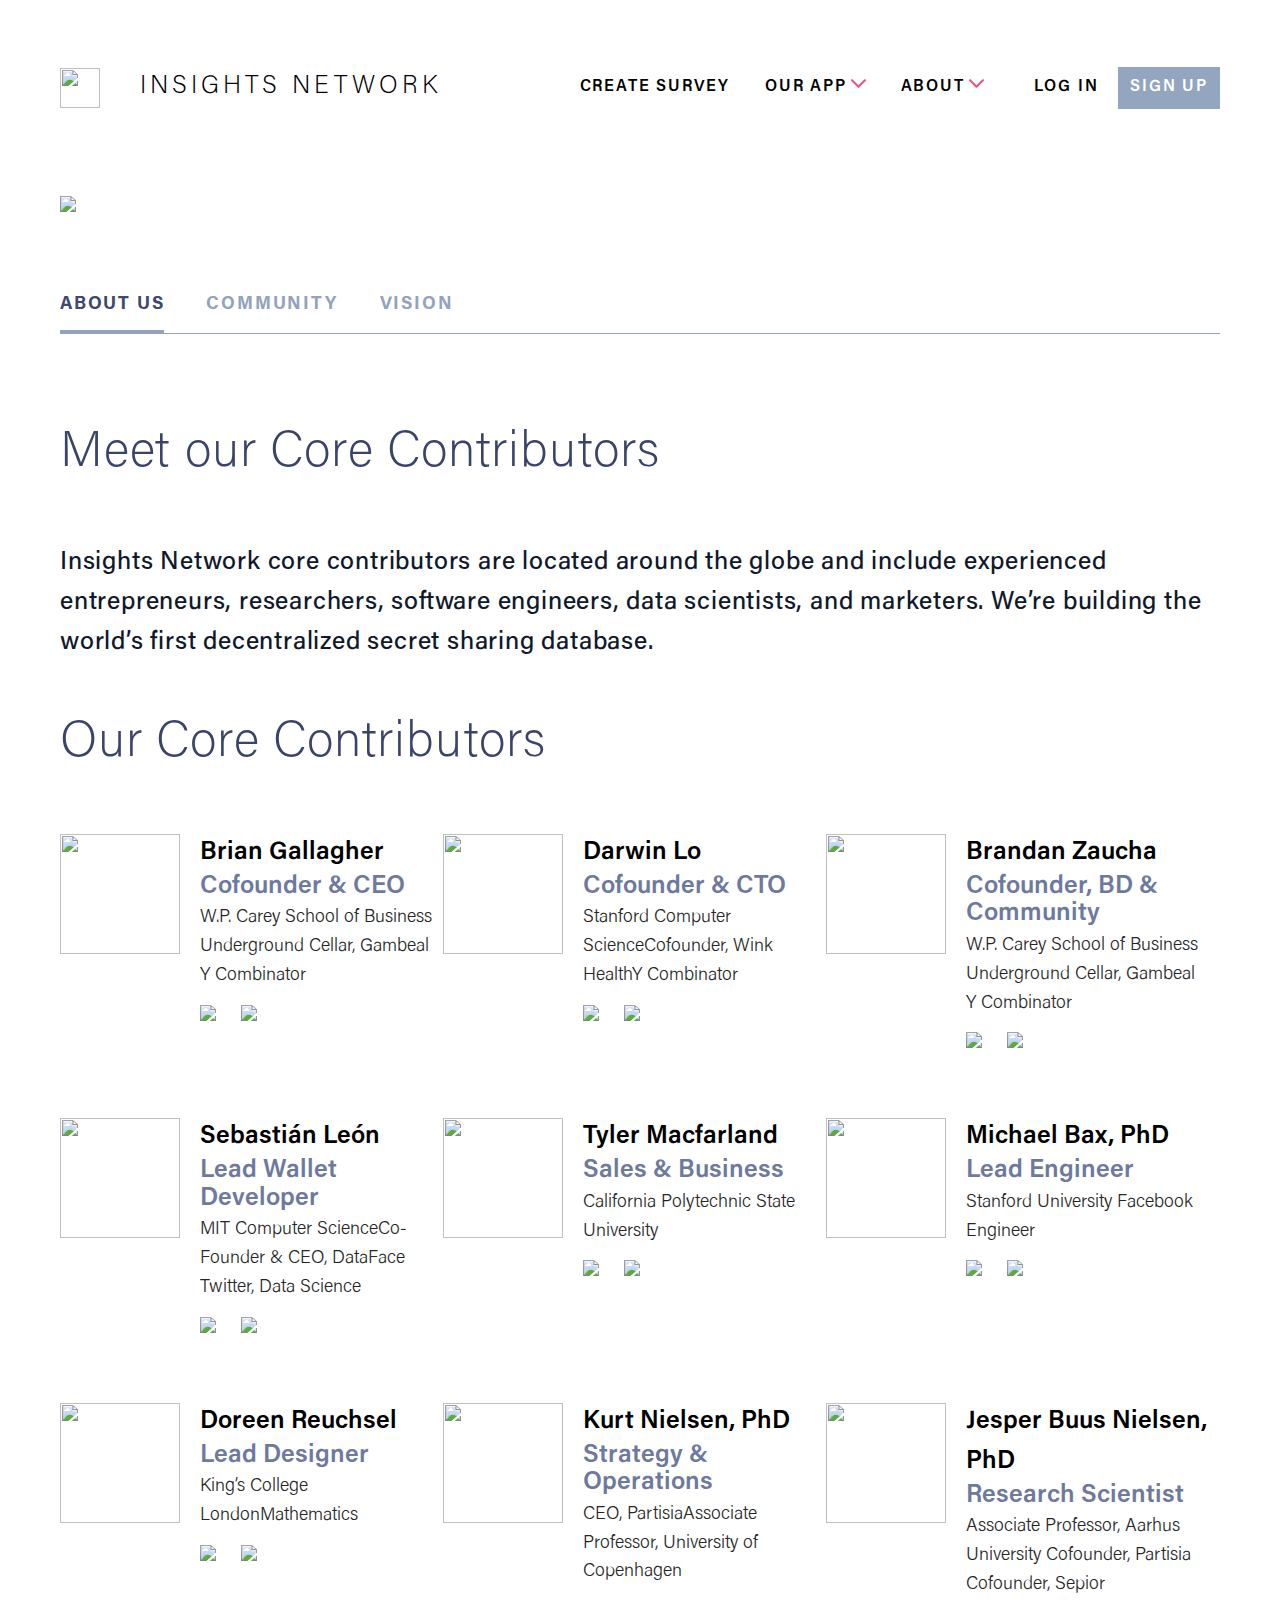
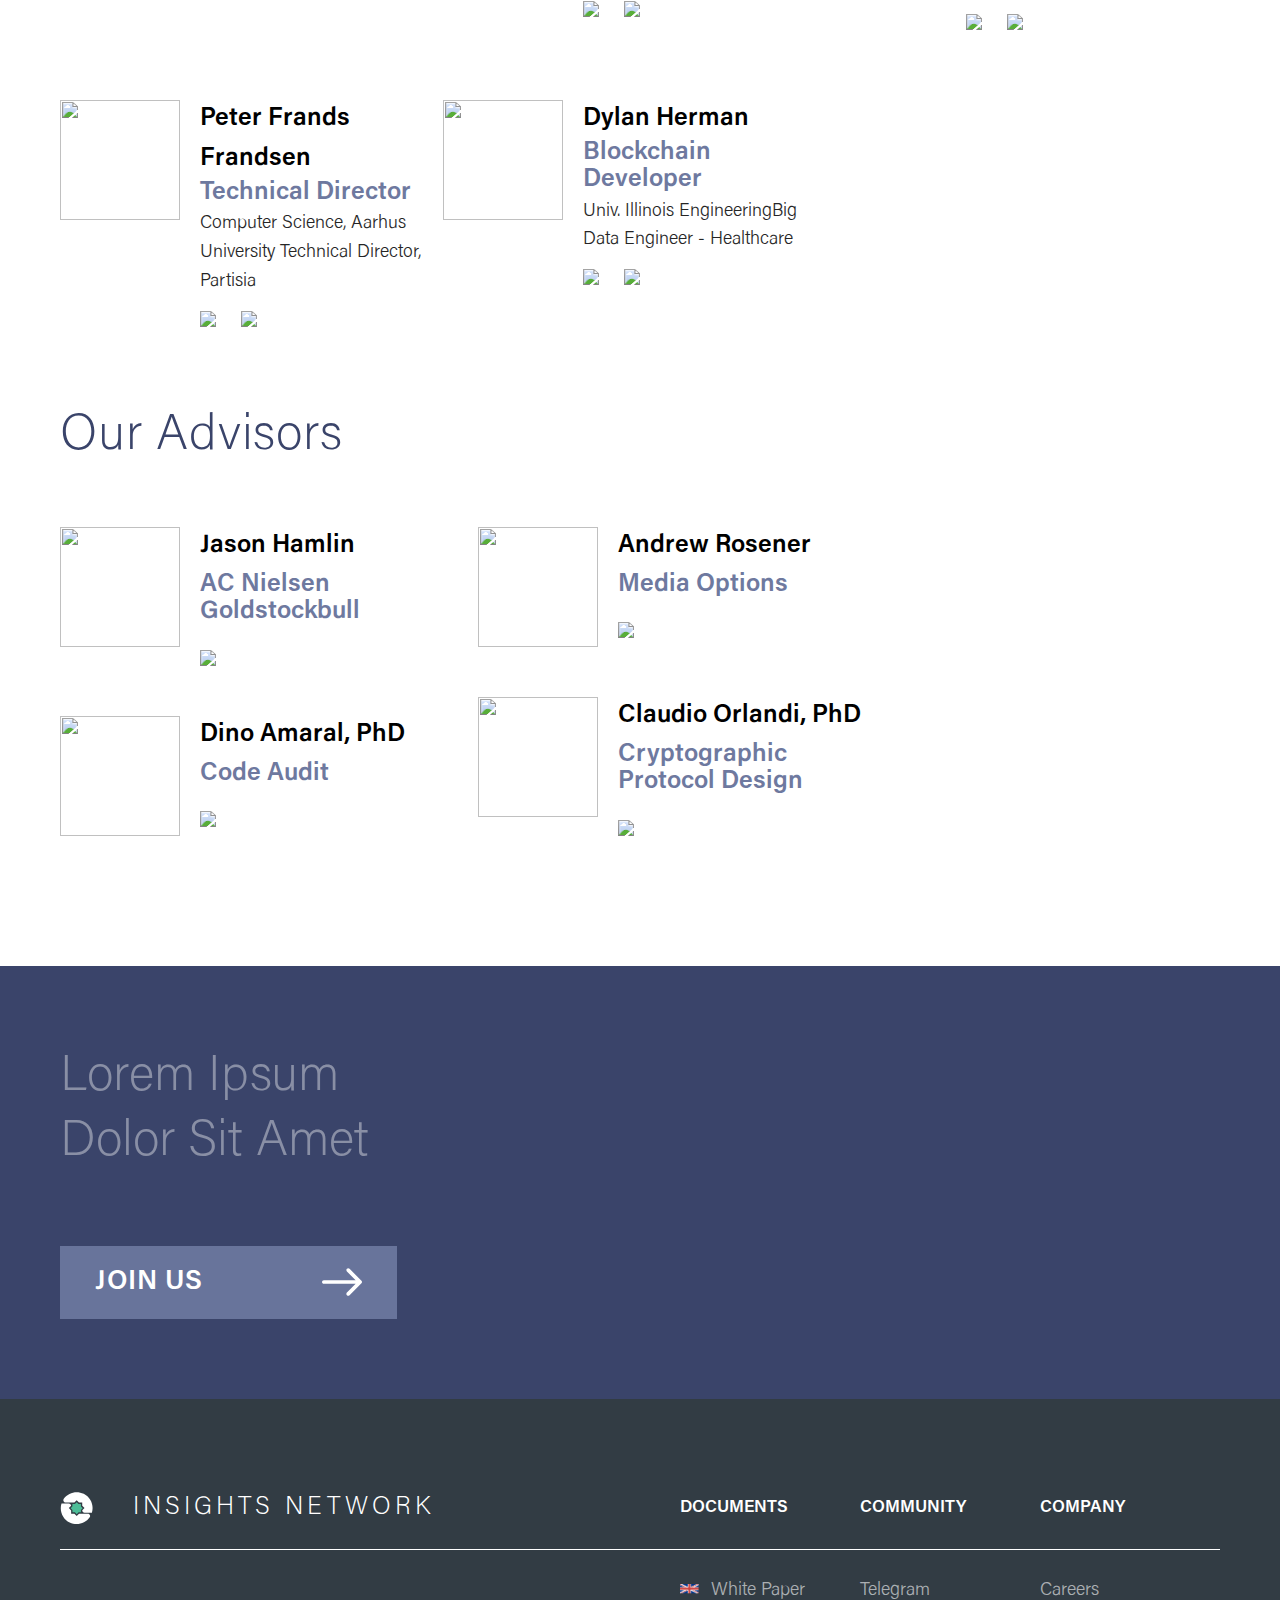
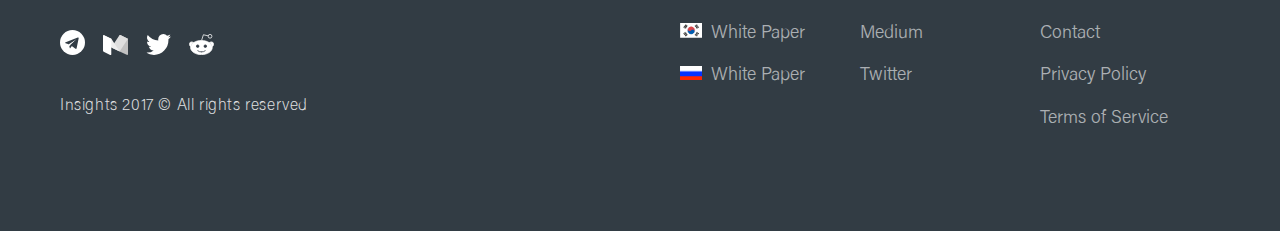
==== commit d994882b: "asdfadasfsfaf" ====
--- a/pages/about.html
+++ b/pages/about.html
@@ -9,60 +9,92 @@
     <link rel="icon" href="../assets/svg/main-icon.svg" type="image/gif" sizes="16x16"> 
 </head>
 <body>
-    <nav class="main-nav">
-        <div class="container nav-flex">
-            <div class="nav-left">
-                <img src="../assets/svg/main-icon-withblack" width="40px" height="40px"/>
-                <a href="../index.html" class="nav-brand">INSIGHTS NETWORK</a>
+        <nav class="main-nav">
+                <div class="container nav-flex">
+                    <div class="nav-left">
+                        <img src="../assets/svg/main-icon-withblack" width="40px" height="40px"/>
+                        <a href="../index.html" class="nav-brand">INSIGHTS NETWORK</a>
+                    </div>
+                    <div class="nav-right">
+                        <a href="https://requesters.insights.network/requester/" class="cool-link lined">CREATE SURVEY</a>
+                        <div class="navbar-dropdown">
+                            <a href="#" class="nav-link">OUR APP</a>
+                            <svg xmlns="http://www.w3.org/2000/svg" xmlns:xlink="http://www.w3.org/1999/xlink" version="1.1" id="Capa_1" x="0px" y="0px" width="15px" height="15px" viewBox="0 0 451.847 451.847" style="enable-background:new 0 0 451.847 451.847;" xml:space="preserve">
+                                <g>
+                                <path d="M225.923,354.706c-8.098,0-16.195-3.092-22.369-9.263L9.27,151.157c-12.359-12.359-12.359-32.397,0-44.751   c12.354-12.354,32.388-12.354,44.748,0l171.905,171.915l171.906-171.909c12.359-12.354,32.391-12.354,44.744,0   c12.365,12.354,12.365,32.392,0,44.751L248.292,345.449C242.115,351.621,234.018,354.706,225.923,354.706z" fill="#ea5681"/>
+                                </g><g></g><g></g><g></g><g></g><g></g><g></g><g></g><g></g><g></g><g></g><g></g><g></g><g></g><g></g><g></g>
+                            </svg>
+                            <div class="nav-dropdown-menu">
+                                <a href="https://play.google.com/store/apps/details?id=com.instar.wallet&hl=en" class="nav-dropdown-link">Android</a>
+                                <a href="https://itunes.apple.com/app/id1332546984" class="nav-dropdown-link">iOS</a>
+                                <a href="./products.html" class="nav-dropdown-link">Products</a>
+                            </div>
+                        </div>
+                        <div class="navbar-dropdown navbar-dropdown-last">
+                            <a href="#" class="nav-link">ABOUT</a>
+                            <svg xmlns="http://www.w3.org/2000/svg" xmlns:xlink="http://www.w3.org/1999/xlink" version="1.1" id="Capa_1" x="0px" y="0px" width="15px" height="15px" viewBox="0 0 451.847 451.847" style="enable-background:new 0 0 451.847 451.847;" xml:space="preserve">
+                                <g>
+                                <path d="M225.923,354.706c-8.098,0-16.195-3.092-22.369-9.263L9.27,151.157c-12.359-12.359-12.359-32.397,0-44.751   c12.354-12.354,32.388-12.354,44.748,0l171.905,171.915l171.906-171.909c12.359-12.354,32.391-12.354,44.744,0   c12.365,12.354,12.365,32.392,0,44.751L248.292,345.449C242.115,351.621,234.018,354.706,225.923,354.706z" fill="#ea5681"/>
+                                </g><g></g><g></g><g></g><g></g><g></g><g></g><g></g><g></g><g></g><g></g><g></g><g></g><g></g><g></g><g></g>
+                            </svg>
+                            <div class="nav-dropdown-menu">
+                                <a href="./about.html" class="nav-dropdown-link">About Us</a>
+                                <a href="./tabs.html" class="nav-dropdown-link">Resources</a>
+                                <a href="./tabs.html" class="nav-dropdown-link">Roadmap</a>
+                                <a href="./contact.html" class="nav-dropdown-link">Contact</a>
+                            </div>
+                        </div>
+                        <a href="./login.html"><button class="nav-btn">LOG IN</button></a>
+                        <a href="./signup.html"><button class="nav-btn nav-btn-gray">SIGN UP</button></a>
+                    </div>
+                    <div class="menu-burger">
+                        <img src="../assets/svg/menu.svg" class="burger-icon" />
+                    </div>
+                </div>
+            </nav>
+        
+        
+            <div class="show-menu hide-menu" id="resp-menu">
+                <div class="mini-container">
+                    <div class="mini-row justified">
+                        <div class="mini-row">
+                            <img src="../assets/svg/main-icon-withblack" width="30px" height"30px" />
+                            <a href="#" class="mini-brand" >INSIGHTS NETWORK</a>
+                        </div>
+                        <img src="../assets/svg/close.svg" class="close-menu" width="26px" height"26px" style="cursor: pointer"> 
+                    </div>
+                    <a href="./signup.html" class="mini-dark">SIGN UP</a>
+                    <a href="./login.html" class="mini-light">SIGN IN</a>
+                </div>
+                <hr class="mini-hr" />
+                <div class="mini-container">
+                    <div class="mini-col">
+                        <p class="mini-title">Products</p>
+                        <div class="mini-row mini-icon-item">
+                            <img src="../assets/svg/mini-apple.svg" width="30px" height"30px" class="mini-icons">
+                            <a href="https://itunes.apple.com/app/id1332546984" class="mini-link">Earn tokens on iOS</a>
+                        </div>
+                        <div class="mini-row mini-icon-item">
+                            <img src="../assets/svg/mini-android.svg" width="30px" height"30px" class="mini-icons">
+                            <a href="https://play.google.com/store/apps/details?id=com.instar.wallet&hl=en" class="mini-link">Earn tokens on Android</a>
+                        </div>
+                        <div class="mini-row mini-icon-item">
+                            <img src="../assets/svg/mini-circle.svg" width="30px" height"30px" class="mini-icons">
+                            <a href="https://requesters.insights.network/requester/" class="mini-link">Create Surveys Dashboard</a>
+                        </div>
+                    </div>
+                </div>
+                <hr class="mini-hr" />
+                <div class="mini-container">
+                    <div class="mini-col">
+                        <p class="mini-title">Insights Network</p>
+                        <a href="./about.html" class="mini-link bttm">About</a>
+                        <a href="./vision.html" class="mini-link bttm">Our Vision</a>
+                        <a href="./tabs.html" class="mini-link bttm">Resources</a>
+                        <a href="./contact.html" class="mini-link bttm">Contact</a>
+                    </div>
+                </div>
             </div>
-            <div class="nav-right">
-                <a href="https://requesters.insights.network/requester/" class="cool-link lined">CREATE SURVEY</a>
-                <div class="navbar-dropdown">
-                    <a href="#" class="nav-link">OUR APP</a>
-                    <svg xmlns="http://www.w3.org/2000/svg" xmlns:xlink="http://www.w3.org/1999/xlink" version="1.1" id="Capa_1" x="0px" y="0px" width="15px" height="15px" viewBox="0 0 451.847 451.847" style="enable-background:new 0 0 451.847 451.847;" xml:space="preserve">
-                        <g>
-                        <path d="M225.923,354.706c-8.098,0-16.195-3.092-22.369-9.263L9.27,151.157c-12.359-12.359-12.359-32.397,0-44.751   c12.354-12.354,32.388-12.354,44.748,0l171.905,171.915l171.906-171.909c12.359-12.354,32.391-12.354,44.744,0   c12.365,12.354,12.365,32.392,0,44.751L248.292,345.449C242.115,351.621,234.018,354.706,225.923,354.706z" fill="#ea5681"/>
-                        </g><g></g><g></g><g></g><g></g><g></g><g></g><g></g><g></g><g></g><g></g><g></g><g></g><g></g><g></g><g></g>
-                    </svg>
-                    <div class="nav-dropdown-menu">
-                        <a href="https://play.google.com/store/apps/details?id=com.instar.wallet&hl=en" class="nav-dropdown-link">Android</a>
-                        <a href="https://itunes.apple.com/app/id1332546984" class="nav-dropdown-link">iOS</a>
-                        <a href="./products.html" class="nav-dropdown-link">Products</a>
-                    </div>
-                </div>
-                <div class="navbar-dropdown navbar-dropdown-last">
-                    <a href="#" class="nav-link">ABOUT</a>
-                    <svg xmlns="http://www.w3.org/2000/svg" xmlns:xlink="http://www.w3.org/1999/xlink" version="1.1" id="Capa_1" x="0px" y="0px" width="15px" height="15px" viewBox="0 0 451.847 451.847" style="enable-background:new 0 0 451.847 451.847;" xml:space="preserve">
-                        <g>
-                        <path d="M225.923,354.706c-8.098,0-16.195-3.092-22.369-9.263L9.27,151.157c-12.359-12.359-12.359-32.397,0-44.751   c12.354-12.354,32.388-12.354,44.748,0l171.905,171.915l171.906-171.909c12.359-12.354,32.391-12.354,44.744,0   c12.365,12.354,12.365,32.392,0,44.751L248.292,345.449C242.115,351.621,234.018,354.706,225.923,354.706z" fill="#ea5681"/>
-                        </g><g></g><g></g><g></g><g></g><g></g><g></g><g></g><g></g><g></g><g></g><g></g><g></g><g></g><g></g><g></g>
-                    </svg>
-                    <div class="nav-dropdown-menu">
-                        <a href="./about.html" class="nav-dropdown-link">About Us</a>
-                        <a href="./tabs.html" class="nav-dropdown-link">Resources</a>
-                        <a href="./tabs.html" class="nav-dropdown-link">Roadmap</a>
-                        <a href="./contact.html" class="nav-dropdown-link">Contact</a>
-                    </div>
-                </div>
-                <a href="./login.html"><button class="nav-btn">LOG IN</button></a>
-                <a href="./signup.html"><button class="nav-btn nav-btn-gray">SIGN UP</button></a>
-            </div>
-            <div class="menu-burger">
-                <img src="../assets/svg/menu.svg" class="burger-icon" />
-                <div class="show-menu hide-menu" id="resp-menu">
-                        <a href="https://requesters.insights.network/requester/" class="nav-dropdown-link">Create Survey</a>
-                        <a href="https://play.google.com/store/apps/details?id=com.instar.wallet&hl=en" class="nav-dropdown-link">Android</a>
-                        </br>
-                        <a href="https://itunes.apple.com/app/id1332546984" class="nav-dropdown-link">iOS</a></br>
-                        <a href="./products.html" class="nav-dropdown-link">Products</a>
-                        <a href="./about.html" class="nav-dropdown-link">About Us</a>
-                        <a href="./tabs.html" class="nav-dropdown-link">Resources</a>
-                        <a href="./tabs.html" class="nav-dropdown-link">Roadmap</a>
-                        <a href="./contact.html" class="nav-dropdown-link">Contact</a>
-                </div>
-            </div>
-        </div>
-    </nav>
 
         <div class="container">
             <img src="../assets/svg/map.svg" class="img-map"/>
@@ -388,84 +420,169 @@
                 </div>
             </div>
             <div id="vision" class="panel">
-                vision
+                <section class="privacy">
+                    <div class="container">
+                        <p class="privacy-text bold">Our mission is to create a trustless decentralized market research network for the masses</p>
+                        <div class="sec">
+                            <p class="privacy-text">For years the data brokerage industry has been completely broken. Over $200 Billion of data is exchanged each year in an unfair and non-transparent way.</p>
+                        </div>
+                        <div class="sec">
+                            <p class="privacy-text">
+                                In the present day, data brokers collect data on individuals around the world from a wide array of sources, both online and offline. The data is packaged into profiles, which they sell to organizations who can use them to make decisions that impact the lives of ordinary people without them ever being aware of it.
+                            </p>
+                        </div>
+                        <div class="sec">
+                            <p class="privacy-text">
+                                But consumers, who are actually driving the industry, do not share in the profit. Simultaneously, they experience many negative consequences as a result. Centrally managed databases allow hackers to steal large amounts of personally identifying information in just one attack, which allows for large-scale identity theft and fraud.
+                            </p>
+                        </div>
+                        <div class="sec privacy-text bold">
+                                Insights Network is building a secure infrastructure for decentralized data exchange, that allows individuals and organizations to exchange data in an ethical, compliant, and mutually beneficial way.
+                        </div>
+                        <div class="sec privacy-text">
+                                Recent advances in decentralized storage, digital currencies, and smart contracts enable us to create a decentralized, incentivized platform for conducting marketing research and securely storing consumer data.
+                        </div>
+                        <ul class="sec">
+                            <p class="privacy-text bold">The Future of Data Exchange is:</p>
+                            <li>● Trustworthy</li>
+                            <li>● Mutually Beneficial</li>
+                            <li>● Fully Secure and Decentralized</li>
+                            <li>● Affordable </li>                                
+                        </ul>
+                        <div class="sec privacy-text">
+                                Organizations will be able to use our platform to make requests for data from precisely defined populations amongst members of the Insights Network. Insights Network users, not data brokers, will benefit from selling their data.                            
+                        </div>
+                        <ul class="sec">
+                            <p class="privacy-text bold">The Insights Networks consists of the following components:</p>
+                            <li>● Authentication</li>
+                            <li>● User profiles</li>
+                            <li>● Decentralized data brokerage</li>
+                            <li>● Surveys</li>  
+                            <li>● Two-sided rating</li>                                
+                        </ul>
+                        <div class="sec privacy-text">
+                                Primarily, we are serving two types of users: those who request data, which we call requesters, and those who provide it, which we call providers.                         
+                        </div>
+                        <div class="sec privacy-text">
+                                Requesters are typically organizations, but anyone can buy INSTAR tokens and use them to submit a request for data to the Insights Network.                         
+                        </div>
+                        <div class="sec privacy-text">
+                                Data Requesters want to be able to collect data that is:                       
+                        </div>
+                        <ul class="sec">
+                            <li>● Relevant​. They want to be able to gather data from specific populations, for example, only those between the ages of 20 to 35.</li>
+                            <li>● Trustworthy​. The data that is collected is free from fraud. That is, the data is collected from targeted providers who have provided their data honestly. For example, requesters expect their surveys to be answered truthfully by their target demographic, and not say, a bot.</li>
+                            <li>● Timely and convenient​. Requesters should be able to get answers to their questions quickly without worrying about the details of how to reach their target demographic. 
+                                    By using smart contracts, which execute transactions between anonymous parties, users will be able to sell their data without disclosing their identity, only broad demographic information.
+                            </li>                               
+                        </ul>
+                        <div class="sec privacy-text">
+                                Providers are users who comply with a data request by providing data; the ones who fit a data requesters’ target demographic are compensated for their data in INSTAR tokens.                      
+                        </div>
+                        <div class="sec privacy-text">
+                                Data Providers want assurance of the following:               
+                        </div>
+                        <ul class="sec">
+                            <li>● Consent. ​Their data is not collected without their explicit permission. </li>
+                            <li>● Privacy. ​Sensitive information, such as who they are, is not provided, only broad demographic details.</li>
+                            <li>● Payment. ​They are paid for the data they provide.</li> 
+                            <li>● Security. ​Their data is handled securely. Traditional marketing research firms collect data over a fixed period of time and provide a single report to their clients. On our platform, requesters would never have to close their request for data.</li>                               
+                        </ul>
+                        <div class="sec privacy-text">
+                                A unique combination of a blockchain and Secret Sharing also known as Secure Multiparty Computation (SMC) makes it possible to enforce the exchange of data and payment between the provider and the requester of data without third-party involvement.              
+                        </div>
+                        <div class="sec privacy-text">
+                                While a blockchain makes the exchange transparent, SMC keeps data truly secure until an agreement has been reached and paid for.    
+                        </div>
+                        <div class="sec privacy-text">
+                            We believe that by allowing participants to profit from their participation, organizations will acquire data that is both more relevant and more actionable as a result. At the same time, profits currently earned by data brokers will instead go to the rightful owners of the data, the consumers.  
+                        </div>
+                        <div class="sec privacy-text">
+                            Join us in building the world’s largest user owned and secure consumer database.
+                        </div>
+                    </div>
+                </section>
             </div>
         </div>
 
-        <footer>
-            <div class="container">
-                <div class="foot-flex">
-                    <div class="nav-left">
-                        <svg width="33px" height="33px" viewBox="0 0 33 33" version="1.1" xmlns="http://www.w3.org/2000/svg" xmlns:xlink="http://www.w3.org/1999/xlink">
-                            <!-- Generator: Sketch 49.3 (51167) - http://www.bohemiancoding.com/sketch -->
-                            <title>Group 2</title>
-                            <desc>Created with Sketch.</desc>
-                            <defs/>
-                            <g id="Page-1" stroke="none" stroke-width="1" fill="none" fill-rule="evenodd">
-                                <g id="Group-2" fill-rule="nonzero">
-                                    <path d="M14.39,10.49 L16.67,8.21 L18.97,10.51 L22.23,10.51 L22.23,13.77 L24.53,16.07 L22.23,18.37 C22.23,19.6513006 23.2686994,20.69 24.55,20.69 L31.91,20.69 C34.1440703,13.2469763 30.6743922,5.27910499 23.7035405,1.84444377 C16.7326888,-1.59021744 8.30059142,0.513439854 3.76,6.82 C3.25849265,7.52879747 3.19474868,8.45830427 3.5947998,9.22892907 C3.99485092,9.99955386 4.79172687,10.4822908 5.66,10.48 L14.39,10.49 Z" id="Shape" fill="#FFFFFF"/>
-                                    <path d="M19,21.64 L16.7,23.94 L14.4,21.64 L11.14,21.64 L11.14,18.38 L8.84,16.08 L11.14,13.78 C11.14,13.1593934 10.893465,12.5642053 10.4546299,12.1253701 C10.0157947,11.686535 9.42060659,11.44 8.8,11.44 L1.49,11.44 C-0.830111386,18.9234377 2.64328551,26.9820587 9.67671039,30.4339699 C16.7101353,33.8858811 25.2097111,31.7034356 29.71,25.29 C30.2011138,24.5801633 30.2575433,23.6563613 29.8564776,22.8920268 C29.455412,22.1276924 28.6631687,21.6492104 27.8,21.65 L19,21.64 Z" id="Shape" fill="#FFFFFF"/>
-                                    <polygon id="Shape" fill="#4DBD97" points="20.92 14.38 20.91 14.37 20.91 11.89 18.44 11.89 18.43 11.89 16.67 10.13 14.92 11.88 14.91 11.89 12.43 11.89 12.43 14.36 12.43 14.37 10.67 16.13 12.42 17.88 12.43 17.89 12.43 20.37 14.9 20.37 14.91 20.37 16.67 22.13 18.42 20.38 18.43 20.37 20.91 20.37 20.91 17.9 20.91 17.89 22.67 16.13"/>
-                                </g>
+  <!-- footer -->
+  <footer>
+        <div class="container">
+            <div class="foot-flex">
+                <div class="nav-left">
+                    <svg width="33px" height="33px" viewBox="0 0 33 33" version="1.1" xmlns="http://www.w3.org/2000/svg" xmlns:xlink="http://www.w3.org/1999/xlink">
+                        <!-- Generator: Sketch 49.3 (51167) - http://www.bohemiancoding.com/sketch -->
+                        <title>Group 2</title>
+                        <desc>Created with Sketch.</desc>
+                        <defs/>
+                        <g id="Page-1" stroke="none" stroke-width="1" fill="none" fill-rule="evenodd">
+                            <g id="Group-2" fill-rule="nonzero">
+                                <path d="M14.39,10.49 L16.67,8.21 L18.97,10.51 L22.23,10.51 L22.23,13.77 L24.53,16.07 L22.23,18.37 C22.23,19.6513006 23.2686994,20.69 24.55,20.69 L31.91,20.69 C34.1440703,13.2469763 30.6743922,5.27910499 23.7035405,1.84444377 C16.7326888,-1.59021744 8.30059142,0.513439854 3.76,6.82 C3.25849265,7.52879747 3.19474868,8.45830427 3.5947998,9.22892907 C3.99485092,9.99955386 4.79172687,10.4822908 5.66,10.48 L14.39,10.49 Z" id="Shape" fill="#FFFFFF"/>
+                                <path d="M19,21.64 L16.7,23.94 L14.4,21.64 L11.14,21.64 L11.14,18.38 L8.84,16.08 L11.14,13.78 C11.14,13.1593934 10.893465,12.5642053 10.4546299,12.1253701 C10.0157947,11.686535 9.42060659,11.44 8.8,11.44 L1.49,11.44 C-0.830111386,18.9234377 2.64328551,26.9820587 9.67671039,30.4339699 C16.7101353,33.8858811 25.2097111,31.7034356 29.71,25.29 C30.2011138,24.5801633 30.2575433,23.6563613 29.8564776,22.8920268 C29.455412,22.1276924 28.6631687,21.6492104 27.8,21.65 L19,21.64 Z" id="Shape" fill="#FFFFFF"/>
+                                <polygon id="Shape" fill="#4DBD97" points="20.92 14.38 20.91 14.37 20.91 11.89 18.44 11.89 18.43 11.89 16.67 10.13 14.92 11.88 14.91 11.89 12.43 11.89 12.43 14.36 12.43 14.37 10.67 16.13 12.42 17.88 12.43 17.89 12.43 20.37 14.9 20.37 14.91 20.37 16.67 22.13 18.42 20.38 18.43 20.37 20.91 20.37 20.91 17.9 20.91 17.89 22.67 16.13"/>
                             </g>
-                        </svg>
-                        <a href="#" class="nav-brand">INSIGHTS NETWORK</a>
-                    </div>
-                    <div class="foot-right">
+                        </g>
+                    </svg>
+                    <a href="../index.html" class="nav-brand">INSIGHTS NETWORK</a>
+                </div>
+                <div class="foot-right">
+                    <h4>DOCUMENTS</h4>
+                    <h4>COMMUNITY</h4>
+                    <h4>COMPANY</h4>
+                </div>
+            </div>
+            <hr />
+            <div class="foot-row">
+                <div class="icon-col">
+                    <div class="icon-row">
+                        <a href="https://t.me/InsightsNetwork">
+                            <img src="../assets/svg/TEL.svg" />
+                        </a>
+                        <a href="https://medium.com/insightsnetwork">
+                            <img src="../assets/svg/MMM.svg" />
+                        </a>
+                        <a href="https://twitter.com/instartoken">
+                            <img src="../assets/svg/TWITTER.svg" />
+                        </a>
+                        <a href="https://www.reddit.com/r/instar/">
+                            <img src="../assets/svg/PP.svg" />
+                        </a>
+                    </div>
+                    <p class="footer-text">Insights 2017 &copy; All rights reserved</p>
+                </div>
+                <div class="foot-row-right">
+                    <div class="foot-right-col">
                         <h4>DOCUMENTS</h4>
+                        <div class="with-icon">
+                            <svg xmlns="http://www.w3.org/2000/svg" xmlns:xlink="http://www.w3.org/1999/xlink" viewBox="0 0 15.16 7.58"><title>Asset 17</title><g id="Layer_2" data-name="Layer 2"><g id="Layer_1-2" data-name="Layer 1"><image id="vcCpxV" width="1280" height="640" transform="scale(0.01)" xlink:href="[data-uri]"/></g></g></svg>
+                            <a href="https://s3.amazonaws.com/insightsnetwork/InsightsNetworkWhitepaperV0.5.pdf" class="foot-items">White Paper</a>
+                        </div>
+                        <div class="with-icon">
+                                <svg xmlns="http://www.w3.org/2000/svg" xmlns:xlink="http://www.w3.org/1999/xlink" viewBox="0 0 15.16 10.11"><title>Asset 18</title><g id="Layer_2" data-name="Layer 2"><g id="Layer_1-2" data-name="Layer 1"><image id="TA9uAN" width="255" height="170" transform="scale(0.06)" xlink:href="[data-uri]"/></g></g></svg>
+                            <a href="https://s3.amazonaws.com/insightsnetwork/InsightsNetworkWhitepaperV0.5_Korea.pdf" class="foot-items">White Paper</a>
+                        </div>
+                        <div class="with-icon">
+                            <svg xmlns="http://www.w3.org/2000/svg" xmlns:xlink="http://www.w3.org/1999/xlink" viewBox="0 0 15.16 10.11"><title>Asset 19</title><g id="Layer_2" data-name="Layer 2"><g id="Layer_1-2" data-name="Layer 1"><image id="k7tUAY" width="1600" height="1067" transform="scale(0.01)" xlink:href="[data-uri]"/></g></g></svg>
+                            <a href="https://s3.amazonaws.com/insightsnetwork/InsightsNetworkWhitepaperV0.5_Russia.pdf" class="foot-items">White Paper</a>
+                        </div>
+                    </div>
+                    <div class="foot-right-col">
                         <h4>COMMUNITY</h4>
+                        <a href="https://t.me/InsightsNetwork" class="foot-items">Telegram</a>
+                        <a href="https://medium.com/insightsnetwork" class="foot-items">Medium</a>
+                        <a href="https://twitter.com/instartoken" class="foot-items">Twitter</a>
+                    </div>
+                    <div class="foot-right-col">
                         <h4>COMPANY</h4>
-                    </div>
-                </div>
-                <hr />
-                <div class="foot-row">
-                    <div class="icon-col">
-                        <div class="icon-row">
-                                <a href="https://t.me/InsightsNetwork">
-                                    <img src="../assets/svg/TEL.svg" />
-                                </a>
-                                <a href="https://medium.com/insightsnetwork">
-                                    <img src="../assets/svg/MMM.svg" />
-                                </a>
-                                <a href="https://twitter.com/instartoken">
-                                    <img src="../assets/svg/TWITTER.svg" />
-                                </a>
-                                <a href="https://www.reddit.com/r/instar/">
-                                    <img src="../assets/svg/PP.svg" />
-                                </a>
-                        </div>
-                        <p class="footer-text">Insights 2017 &copy; All rights reserved</p>
-                    </div>
-                    <div class="foot-row-right">
-                        <div class="foot-right-col">
-                            <div class="with-icon">
-                                <svg xmlns="http://www.w3.org/2000/svg" xmlns:xlink="http://www.w3.org/1999/xlink" viewBox="0 0 15.16 7.58"><title>Asset 17</title><g id="Layer_2" data-name="Layer 2"><g id="Layer_1-2" data-name="Layer 1"><image id="vcCpxV" width="1280" height="640" transform="scale(0.01)" xlink:href="[data-uri]"/></g></g></svg>
-                                <a href="https://s3.amazonaws.com/insightsnetwork/InsightsNetworkWhitepaperV0.5.pdf" class="foot-items">White Paper</a>
-                            </div>
-                            <div class="with-icon">
-                                    <svg xmlns="http://www.w3.org/2000/svg" xmlns:xlink="http://www.w3.org/1999/xlink" viewBox="0 0 15.16 10.11"><title>Asset 18</title><g id="Layer_2" data-name="Layer 2"><g id="Layer_1-2" data-name="Layer 1"><image id="TA9uAN" width="255" height="170" transform="scale(0.06)" xlink:href="[data-uri]"/></g></g></svg>
-                                <a href="https://s3.amazonaws.com/insightsnetwork/InsightsNetworkWhitepaperV0.5_Korea.pdf" class="foot-items">White Paper</a>
-                            </div>
-                            <div class="with-icon">
-                                <svg xmlns="http://www.w3.org/2000/svg" xmlns:xlink="http://www.w3.org/1999/xlink" viewBox="0 0 15.16 10.11"><title>Asset 19</title><g id="Layer_2" data-name="Layer 2"><g id="Layer_1-2" data-name="Layer 1"><image id="k7tUAY" width="1600" height="1067" transform="scale(0.01)" xlink:href="[data-uri]"/></g></g></svg>
-                                <a href="https://s3.amazonaws.com/insightsnetwork/InsightsNetworkWhitepaperV0.5_Russia.pdf" class="foot-items">White Paper</a>
-                            </div>
-                        </div>
-                        <div class="foot-right-col">
-                            <a href="https://t.me/InsightsNetwork" class="foot-items">Telegram</a>
-                            <a href="https://medium.com/insightsnetwork" class="foot-items">Medium</a>
-                            <a href="https://twitter.com/instartoken" class="foot-items">Twitter</a>
-                        </div>
-                        <div class="foot-right-col">
-                            <a href="#" class="foot-items">Careers</a>
-                            <a href="./contact.html" class="foot-items">Contact</a>
-                            <a href="./privacy.html" class="foot-items">Privacy Policy</a>
-                            <a href="./privacy.html" class="foot-items">Terms of Service</a>
-                        </div>
+                        <a href="#" class="foot-items">Careers</a>
+                        <a href="./contact.html" class="foot-items">Contact</a>
+                        <a href="./privacy.html" class="foot-items">Privacy Policy</a>
+                        <a href="./privacy.html" class="foot-items">Terms of Service</a>
                     </div>
                 </div>
             </div>
-        </footer>
+        </div>
+    </footer>
 
     <script>
         const tabs = document.querySelector('.tabs');
@@ -497,14 +614,20 @@
 
     
 <script>
-    const btn = document.querySelector('.burger-icon');
-    function myFunction() {
-        var element = document.getElementById("resp-menu");
-        element.classList.toggle("hide-menu");
-    }
-
-    btn.addEventListener('click', myFunction)
-</script>
+        const btn = document.querySelector('.burger-icon');
+        const img = document.querySelector('.close-menu');
+        const element = document.getElementById("resp-menu");
+        function funcOne() {
+            element.classList.toggle("hide-menu");
+        }
+
+        function funcTwo() {
+            element.classList.toggle("hide-menu");
+        }
+
+        btn.addEventListener('click', funcOne)
+        img.addEventListener('click', funcTwo)
+    </script>
  
 
 </body>
--- a/pages/css/about.css
+++ b/pages/css/about.css
@@ -0,0 +1,1198 @@
+@font-face {
+    font-family: "Judson-Bold";
+    src: url(../../assets/fonts/Judson-Bold.ttf);
+}
+
+@font-face {
+    font-family: "AcuminPro-Bold";
+    src: url(../../assets/fonts/AcuminProBold.otf);
+}
+
+@font-face {
+    font-family: "AcuminPro-ExtraLight";
+    src: url(../../assets/fonts/AcuminProExtraLight.otf);
+}
+
+@font-face {
+    font-family: "AcuminPro-Light";
+    src: url(../../assets/fonts/AcuminProLight.otf);
+}
+
+@font-face {
+    font-family: "AcuminPro-Medium";
+    src: url(../../assets/fonts/AcuminProMedium.otf);
+}
+
+@font-face {
+    font-family: "AcuminPro-Thin";
+    src: url(../../assets/fonts/AcuminProThin.otf);
+}
+
+@font-face {
+    font-family: "AcuminPro-Semibold";
+    src: url(../../assets/fonts/AcuminProSemibold.otf);
+}
+
+@font-face {
+    font-family: "AcuminPro-Black";
+    src: url(../../assets/fonts/AcuminProBlack.otf);
+}
+
+*,
+*::before,
+*::after {
+  box-sizing: border-box;
+  margin: 0;
+  padding: 0;
+}
+
+html {
+  font-family: sans-serif; 
+  line-height: 1.15; 
+  -webkit-text-size-adjust: 100%; 
+  -ms-text-size-adjust: 100%;
+  -webkit-tap-highlight-color: rgba(black, 0);
+  font-size: 62.5%;
+}
+
+article, aside, figcaption, figure, footer, header, hgroup, main, nav, section {
+    display: block;
+  }
+
+body {
+    margin: 0; 
+    font-family: "AcuminPro-Medium", serif;;
+    font-size: 1.6rem;
+    font-weight: normal;
+    line-height: 1.6;
+    color: black;
+    text-align: left;
+    background-color: #fff; 
+}
+
+
+hr {
+    box-sizing: content-box; 
+    height: 0; 
+    overflow: visible;
+  }
+
+
+a {
+    color: inherit;
+    text-decoration: none;
+    background-color: transparent; 
+}
+
+button {
+    border-radius: 0;
+}
+
+input,
+button,
+select,
+optgroup,
+textarea {
+  margin: 0;
+  font-family: inherit;
+  font-size: inherit;
+  line-height: inherit;
+}
+
+button,
+input {
+  overflow: visible;
+}
+
+button,
+select {
+  text-transform: none;
+}
+
+input[type="radio"],
+input[type="checkbox"] {
+  box-sizing: border-box; 
+  padding: 0;
+}
+
+
+button::-moz-focus-inner,
+[type="button"]::-moz-focus-inner,
+[type="reset"]::-moz-focus-inner,
+[type="submit"]::-moz-focus-inner {
+  padding: 0;
+  border-style: none;
+}
+
+
+.container {
+    max-width: 120rem;
+    padding: 0 2rem;
+    margin: 0 auto;
+}
+
+
+
+/* nav */
+.main-nav {
+    display: flex;
+    justify-content: space-between;
+    align-items: center;
+    padding: 6rem 0;
+}
+
+.icon-parent {
+    width: 40px;
+    height: 40px;
+    border-radius: 50%;
+    display: inline-flex;
+    justify-content: center;
+    align-items: center;
+    background: black;
+}
+
+.nav-brand {
+    font-family: "AcuminPro-ExtraLight";
+    font-size: 2.5rem;
+    text-decoration: none;
+    letter-spacing: 4px;
+    margin-left: 4rem;
+}
+
+.nav-flex {
+    display: flex;
+    align-items: center;
+    justify-content: space-between;
+    width: 100%;
+}
+
+.nav-link {
+    font-family: "AcuminPro-Semibold";
+    text-decoration: none;
+    display: inline-block;
+    color: #000;
+    font-weight: 600;
+    cursor: pointer;
+    font-size: 1.6rem;
+    letter-spacing: 1.8px;
+    padding: 1.5rem 0;
+}
+
+.cool-link {
+    display: inline-block;
+    color: #000;
+    text-decoration: none;
+    font-family: "AcuminPro-Semibold";
+    font-size: 1.6rem;
+    letter-spacing: 1.8px;
+    margin-right: 3.5rem;
+    border-top: 2px solid transparent;
+    font-weight: 600;
+    cursor: pointer;
+}
+
+.cool-link::after {
+    content: '';
+    display: block;
+    width: 0;
+    height: 2px;
+    background: #000;
+    transition: width .3s;
+}
+
+.cool-link:hover::after {
+    width: 100%;
+    transition: width .3s;
+}
+
+.navbar-dropdown {
+    position: relative;
+    margin-right: 3.5rem;
+}
+
+.navbar-dropdown-last {
+    margin-right: 5rem;
+}
+
+.navbar-dropdown:hover > div.nav-dropdown-menu {
+    display: flex;
+}
+
+
+.nav-dropdown-menu {
+    display: none;
+    border-top: 1px solid #000;
+    background: #efefef;
+    position: absolute;
+    top: 50px;
+    left: 50%;
+    transform: translateX(-50%);
+    width: 150px;
+    flex-direction: column;
+    transition: all 2s ease-in;
+    padding: .8rem 1.5rem;
+}
+
+
+.nav-dropdown-link {
+    font-family: "AcuminPro-Medium";
+    font-size: 1.6rem;
+    display: inline-block;
+    color: #000;
+    text-decoration: none;
+    cursor: pointer;
+    padding: .8rem 0;
+    letter-spacing: 1.5px;
+}
+
+
+.nav-btn {
+    text-align: center;
+    white-space: nowrap;
+    -webkit-user-select: none;
+       -moz-user-select: none;
+        -ms-user-select: none;
+            user-select: none;
+    text-decoration: none;
+    outline: 0;
+    border: 0;
+    cursor: pointer;
+    color: transparent;
+    font-family: "AcuminPro-Semibold";
+    font-size: 1.6rem;
+    font-weight: 600;
+    cursor: pointer;
+    color: #000;
+    background: transparent;
+    letter-spacing: 1.8px;
+}
+
+.nav-btn-gray {
+    background: #93a5bf;
+    color: #fff;
+    margin-left: 2rem;
+    padding: .8rem 1.2rem;
+}
+
+.nav-left,
+.nav-right {
+    display: flex;
+    align-items: center;
+}
+
+.menu-burger {
+    display: none;
+}
+
+.menu-burger img {
+    width: 38px;
+    height: 38px;
+    cursor: pointer;
+}
+
+
+
+
+.show-menu {
+    display: none;
+    background: linear-gradient(to left top, rgba(104,116,155, 0.5) 0%/*bottom-right color*/, rgba(104,116,155, 0.85) 50% /*middle color*/, rgb(104,116,155) 100% /*top-left color*/), linear-gradient(rgba(255, 255, 255, 1), rgba(255, 255, 255, 1))/*"faked" black background make sure to add last or it will appear before the transparent/colored layer*/;
+    position: fixed;
+    top:0;
+    left: 0;
+    width: 100vw;
+    height: 100vh;
+    flex-direction: column;
+    z-index: 9999999;
+    color: #fff;
+    font-size: 2rem;
+    font-family: "AcuminPro-Light";
+    font-weight: 400;
+    text-align: left;
+    overflow-y: auto;
+}
+
+    
+.show-menu::-webkit-scrollbar {
+    width: 8px;
+}
+
+.show-menu::-webkit-scrollbar-track {
+    background: rgb(185, 181, 181); 
+}
+
+.show-menu::-webkit-scrollbar-thumb {
+    background: rgb(104,116,155);
+    border-radius: 5px;
+}
+.show-menu::-webkit-scrollbar-thumb:hover {
+    background: rgb(104,116,155);
+}
+
+
+
+.mini-link {
+    font-family: "AcuminPro-Semibold";
+}
+
+.mini-icons {
+    margin-right: 15px;
+}
+
+.bttm {
+    margin: .4rem 0;
+}
+
+.mini-hr {
+    border: 0;
+    width: 100%;
+    height: 1px;
+    background: #fff;
+}
+
+.mini-dark {
+    display: block;
+    padding: .5rem 0;
+    background: #3a446a;
+    color: #fff;
+    text-align: center;
+    margin-bottom: 1.5rem;
+}
+
+.mini-icon-item {
+    margin: .7rem 0;
+}
+
+.mini-light {
+    display: block;
+    padding: .5rem 0;
+    background: #fff;
+    color: black;
+    text-align: center;
+    margin-bottom: 1.5rem;
+}
+
+.mini-title {
+    margin-bottom: .8rem;
+}
+
+.mini-brand {
+    letter-spacing: 1.5px;
+}
+
+.mini-container {
+    width: 100%;
+    min-width: 350px;
+    max-width: 550px;
+    padding: 15px;
+    margin: 0 auto;
+}
+
+.mini-col {
+    display: flex;
+    flex-direction: column;
+}
+
+.justified img {
+    margin-right: 10px;
+}
+
+.justified {
+    justify-content: space-between;
+    margin: 2rem 0;
+}
+
+.mini-row {
+    display: flex;
+    align-items: center
+}
+
+.hide-menu {
+    display: none !important;
+}
+
+@media only screen and (max-width: 520px) {
+    .main-nav .nav-brand {
+        font-size: 2.2rem;
+        margin-left: 12px;
+        letter-spacing: .7px
+    }
+
+
+}
+
+
+@media only screen and (max-width: 1100px) {
+    .show-menu  {
+        display: block;
+    }
+
+    .menu-burger  {
+        display: block;
+    }
+
+    .nav-right {
+        display: none;
+    } 
+
+}
+
+
+
+.img-map {
+    margin: 2rem 0;
+}
+
+/* tabbed content*/
+.tabs {
+    margin-top: 4rem;
+}
+
+.tabs .active {
+    border-bottom: 3.2px solid #93a3bd;
+    color: #3d4770;
+}
+
+.tabbed-content .panel {
+    display: none;
+}
+
+.tabbed-content .active {
+    display: flex !important;
+}
+
+ul   {
+    list-style-type: none;
+    display: flex;
+    border-bottom: 1.5px solid #93a3bd;
+    align-items: center;
+}
+
+ul  li {
+    margin-right: 4.2rem;
+    border-bottom: 3.2px solid transparent;
+    padding: 1rem 0;
+    letter-spacing: 1.8px;
+    font-family: "AcuminPro-Bold";
+    font-weight: bold;
+    font-size: 1.8rem;
+    color: #93a3bd;
+    cursor: pointer;
+}
+
+@media only screen and (max-width: 500px) {
+   ul li {
+    margin-right: 2.5rem;
+    font-size: 1.6rem;
+    font-weight: 400;
+   }
+}
+
+
+/* about */
+
+.about-section {
+    padding-top: 8rem;
+    padding-bottom: 8rem;
+}
+
+.about-flex {
+    display: flex;
+    flex-wrap: wrap;
+    justify-content: flex-start
+}
+
+.about-item {
+    display: flex;
+    justify-content: space-between;
+    width: 33%;
+    margin-bottom: 7rem;
+}
+
+.about-item-col {
+    display: flex;
+    flex-direction: column;
+}
+
+.about-name {
+    font-family: "AcuminPro-Semibold";
+    font-weight: 600;
+    font-size: 2.5rem;
+    color: #000;
+    letter-spacing: 0;
+}
+
+.about-prof {
+    font-family: "AcuminPro-Semibold";
+    font-weight: 600;
+    font-size: 2.5rem;
+    color: #6e799f;
+    letter-spacing: 0;
+    margin-bottom: .3rem;
+    line-height: 1.1;
+}
+
+.team-img {
+    display: block;
+    width: 120px;
+    height: 120px;
+    margin-right: 2rem;
+}
+
+
+.about-desc {
+    font-family: "AcuminPro-Light";
+    font-size: 1.8rem;
+    font-weight: 400;
+    color: #000;
+    opacity: .85;
+    letter-spacing: 0;
+    margin-bottom: 1.4rem;
+}
+
+.about-icon-row {
+    display: flex;
+    align-items: center;
+}
+
+.about-icon-row img {
+    display: block;
+    width: 27px;
+    height: auto;
+    cursor: pointer;
+}
+
+.about-icon-row img:not(:last-child) {
+    margin-right: 1.4rem;
+}
+
+.about-heading {
+    color: #3a446a;
+    font-family: "AcuminPro-ExtraLight";
+    font-size: 5rem;
+    font-weight: 400;
+    letter-spacing: .8px;
+    margin-bottom: 5rem;
+}
+
+.about-paragraph {
+    color: #0f192b;
+    letter-spacing: .8px;
+    font-family: "AcuminPro-Medium";
+    font-size: 2.5rem;
+    margin-bottom: 4rem;
+}
+
+
+.about-row {
+    display: flex;
+    flex-direction: row;
+}
+
+.about-row .about-name {
+    margin-bottom: .5rem;
+}
+
+.about-row-parent {
+    display: flex;
+    flex-direction: column;
+    width: 36%;
+
+}
+
+.about-row-item {
+    display: flex;
+    margin-bottom: 5rem;
+}
+
+.about-row-col {
+    display: flex;
+    flex-direction: column;
+}
+
+
+.about-row-col img {
+    display: block;
+    width: 28px;
+    height: auto;
+    margin-top: 2rem;
+    cursor: pointer;
+}
+
+
+.about-parent-container {
+    display: flex;
+    flex-direction: column;
+    width: 100%;
+}
+
+.join-us {
+    background: #3a446a;
+    padding: 8rem 0;
+    width: 100%;
+    overflow: hidden;
+}
+
+.join-row {
+    display: flex;
+    justify-content: space-between;
+    align-items: center;
+}
+
+.join-col {
+    display: flex;
+    flex-direction: column;
+    position: relative;
+}
+
+.join-heading {
+    font-family: "AcuminPro-ExtraLight";
+    font-size: 5rem;
+    color: #fff;
+    opacity: .4;
+    font-weight: 400;
+    line-height: 1.3;
+    margin-bottom: 7rem;
+}
+
+.join-btn {
+    display: inline-flex;
+    justify-content: center;
+    align-items: center;
+    white-space: nowrap;
+    -webkit-user-select: none;
+       -moz-user-select: none;
+        -ms-user-select: none;
+            user-select: none;
+    text-decoration: none;
+    outline: 0;
+    border: 0;
+    cursor: pointer;
+    font-family: "AcuminPro-Semibold";
+    font-weight: 600;
+    font-size: 2.7rem;
+    color: #fff;
+    background: #68749b;
+    padding: 1.5rem 3.5rem;
+    align-self: flex-start;
+    letter-spacing: .6px;    
+}
+
+.join-btn > svg {
+    margin-left: 12rem;
+}
+
+.join-row img {
+    display: block;
+    height: 50rem;
+    width: auto;
+    position: absolute;
+    right: -100rem;
+    top: -12rem;
+    bottom: 0;
+    left: 0;
+    margin-left: auto;
+}
+
+
+@media only screen and (max-width: 650px) {
+    .about-heading {
+        font-size: 4rem;
+    }
+
+    .about-paragraph {
+        font-size: 2.2rem;
+    }
+
+    .join-btn > svg {
+        margin-left: 7.5rem;
+    }
+}
+
+@media only screen and (max-width: 1040px) {
+    .about-item {
+        width: 46.5%;
+    }
+ }
+
+ @media only screen and (max-width: 750px) {
+    .about-item {
+        width: 75%;
+        display: flex;
+        flex-direction: column;
+        align-items: center;
+        text-align: center;
+    }
+
+    .about-flex {
+        justify-content: center;
+    }
+
+    .about-icon-row {
+        display: flex;
+        justify-content: center;
+    }
+ }
+
+
+ @media only screen and (max-width: 1040px) {
+    .about-row-parent {
+        width: 46.5%;
+    }
+ }
+
+ @media only screen and (max-width: 1040px) {
+    .about-row {
+        flex-direction: column;
+        align-items: center;
+    }
+
+    .about-row-parent {
+        width: 80%;
+    }
+ }
+
+/* community */
+
+.stats {
+    margin: 2rem 0 5rem;
+    background: linear-gradient(to left top, rgba(104,116,155, 0.5) 0%/*bottom-right color*/, rgba(104,116,155, 0.85) 50% /*middle color*/, rgb(104,116,155) 100% /*top-left color*/), linear-gradient(rgba(255, 255, 255, 1), rgba(255, 255, 255, 1))/*"faked" black background make sure to add last or it will appear before the transparent/colored layer*/;
+}
+
+.stat-row {
+    display: flex;
+    justify-content: space-around;
+    align-items: center;
+    padding: 5rem 0;
+    text-align: center;
+}
+
+.stat-heading {
+    font-family: "AcuminPro-ExtraLight";
+    font-size: 5.4rem;
+    color: #fff;
+    font-weight: 400;
+}
+
+.stat-desc {
+    font-family: "AcuminPro-ExtraLight";
+    font-size: 3rem;
+    color: #fff;
+    font-weight: 400;
+    opacity: 0.8;
+}
+
+
+@media only screen and (max-width: 840px) {
+
+    .stat-row {
+        flex-direction: column;
+        padding: 2.5rem 0;
+    }
+
+    .stat-col {
+        margin: 3.2rem 0;
+    }
+}
+
+
+
+.community-col {
+    display: flex;
+    flex-direction: column;
+    width: 100%;
+    padding: 8rem 0;
+}
+
+#community .container {
+    width: 100%;
+}
+
+.community-row {
+    display: flex;
+    flex-direction: row;
+    flex-wrap: wrap;
+    justify-content: space-between;
+    margin-top: 2rem;
+    margin-bottom: 4.5rem;
+}
+
+.community-item {
+    display: flex;
+    width: 30%;
+    margin-bottom: 5rem;
+}
+
+.community-item img {
+    display: block;
+    width: 125px;
+    height: 125px;
+    margin-right: 2rem;
+}
+
+.com-item-col {
+    display: flex;
+    flex-direction: column;
+}
+
+.community-tag {
+    color: #0f192b;
+    font-family: "AcuminPro-Medium";
+    font-size: 2.5rem;
+    font-weight: 500;
+}
+
+.community-desc {
+    color: #94a4be;
+    letter-spacing: .4px;
+    font-family: "AcuminPro-Medium";
+    font-size: 2.05rem;
+    font-weight: 600;
+}
+
+
+@media only screen and (max-width: 980px) {
+    .community-item {
+        width: 47.5%;
+    }
+}
+
+@media only screen and (max-width: 680px) {
+    .community-item {
+        width: 85%;
+        flex-direction: column;
+        align-items: center;
+        text-align: center
+    }
+}
+
+
+.social-row {
+    display: flex;
+    justify-content: space-between;
+    margin: 3rem 0 4.5rem;
+}
+
+.social-item {
+    display: flex;
+    flex-direction: column;
+    width: 25%;
+    align-items: center;
+}
+
+.social-cont {
+    display: flex;
+    align-items: center;
+    justify-content: center;
+    width: 150px;
+    height: 150px;
+    border-radius: 50%;
+    border: 1px solid #94a4be;
+}
+
+.social-cont img {
+    width: 90px;
+    height: auto;
+    display: block;
+}
+
+.social-heading {
+    color: #3a446a;
+    letter-spacing: .5px;
+    font-size: 2.4rem;
+    font-family: "AcuminPro-Semibold";
+    font-weight: bold;
+    margin-top: 4rem;
+}
+
+
+@media only screen and (max-width: 780px) {
+    .social-item {
+        width: 50%;
+        margin-bottom: 5rem;
+    }
+
+    .social-row {
+        flex-wrap: wrap;
+    }
+}
+
+@media only screen and (max-width: 440px) {
+    .social-item {
+        width: 85%;
+    }
+}
+
+
+
+/* privacy*/
+
+.privacy {
+    padding: 8rem 0;
+    width: 100%;
+}
+
+.ml {
+    margin-left: 3rem;
+}
+
+.x-info p:not(:last-child){
+    margin-bottom: 1.2rem;
+}
+
+.sec {
+    margin: 2.5rem 0;
+    list-style-type: none;
+    display: flex;
+    flex-direction: column;
+    border-bottom: 0;
+    align-items: flex-start;
+    text-align: left;
+}
+
+.sec li {
+    margin-right: 0;
+    border-bottom: 0;
+    padding: 0;
+    letter-spacing: initial;
+    cursor: text;
+    font-family: "AcuminPro-Medium";
+    font-size: 2.3rem;
+    font-weight: 500;
+    color: #000;
+    line-height: 1.5;
+}
+
+.use-info p {
+    margin: .8rem 0;
+}
+
+.high {
+    color: #50bf98;
+}
+
+.bold {
+    font-weight: bold !important;
+}
+
+.privacy-heading {
+    color: #69759c;
+    font-family: "AcuminPro-ExtraLight";
+    font-weight: 400;
+    font-size: 5.2rem;
+    margin-bottom: 6.5rem;
+}
+
+.privacy-text {
+    font-family: "AcuminPro-Medium";
+    font-size: 2.3rem;
+    font-weight: 500;
+    color: #000;
+    line-height: 1.5;
+}
+
+/* footer */
+
+
+/* footer */
+/* footer */
+
+footer {
+    background: #323c44;
+    padding: 9rem 0;
+}
+
+.foot-flex {
+    display: flex;
+    justify-content: space-between;
+    align-items: center;
+}
+
+footer .nav-brand {
+    color: #fff;
+}
+
+.foot-right {
+    display: flex;
+}
+
+.foot-right h4,
+.foot-right-col h4 {
+    font-family: "AcuminPro-Semibold";
+    font-size: 1.7rem;
+    width: 18rem;
+    color: #fff;
+    font-weight: 500;
+}
+
+.foot-right-col h4 {
+    display: none;
+}
+
+
+footer hr {
+    width: 100%;
+    color: #fff;
+    background: #fff;
+    height: 1px;
+    border: 0;
+    margin-top: 2rem;
+}
+
+.icon-row img {
+    margin-top: 8rem;
+    width: 25px;
+    height: auto;
+    margin-right: 1.4rem;
+}
+
+.footer-text {
+    color: #fff;
+    font-family: "AcuminPro-ExtraLight";
+    font-size: 1.6rem;
+    font-weight: normal;
+    opacity: .85;
+    margin-top: 3rem;
+    letter-spacing: .6px;
+}
+
+.foot-row {
+    display: flex;
+    justify-content: space-between;
+}
+
+.foot-row-right {
+    margin-top: 2rem;
+    display: flex;
+    align-items: flex-start;
+}
+
+.foot-right-col {
+    display: flex;
+    flex-direction: column;
+    width: 18rem;
+}
+
+.foot-items {
+    width: 100%;
+    font-family: "AcuminPro-Light";
+    font-size: 1.8rem;
+    padding: .7rem 1.5rem .7rem 0;
+    color: #ffffff99;
+    font-weight: 400;
+}
+
+.with-icon svg {
+    width: 22px;
+    height: auto;
+    margin-right: .5rem;
+}
+
+.with-icon {
+    padding: .7rem 1.5rem .7rem 0;
+}
+
+@media only screen and (max-width: 880px) {
+    .foot-right {
+        display: none;
+    }
+
+    .foot-flex {
+        justify-content: center;
+    }
+
+    .foot-row {
+        flex-direction: column;
+        align-items: center;
+    }
+
+    .icon-row {
+        display: flex;
+        justify-content: center;
+    }
+
+    .foot-row-right {
+        width: 100%;
+        justify-content: space-between;
+        text-align: center;
+        margin-top: 3rem;
+    }
+
+    .foot-right-col {
+        width: 30%;
+    }
+}
+
+@media only screen and (max-width: 880px) {
+    .foot-row-right {
+        flex-direction: column;
+        align-items: center;
+        padding-bottom: 4.5rem;
+    }
+
+    .foot-right-col {
+        width: 100%;
+        margin-bottom: 3.5rem;
+    }
+
+    footer .nav-left {
+        flex-direction: column;
+    }
+
+    footer .nav-left svg {
+        margin-bottom: 2rem;
+    }
+
+    footer .nav-left a {
+        margin: 0;
+    }
+
+    footer .container {
+        position: relative;
+    }
+
+    .icon-row {
+        position: absolute;
+        top:0;
+        left: 50%;
+        transform: translateX(-50%);
+        width: 100%;
+        max-width: 350px;
+        justify-content: space-between;
+    }
+
+    .icon-row > a > img {
+        margin-top: 0 !important;
+        width: 35px;
+        height: auto;
+    }
+
+    .foot-flex {
+        padding-top: 10rem;
+    }
+
+    .footer-text {
+        position: absolute;
+        bottom: 0;
+        left: 50%;
+        transform: translateX(-50%); 
+        width: 100%;
+        text-align: center;
+    }
+
+    .foot-right-col h4 {
+        display: block;
+        width: 100%;
+        text-align: center;
+    }
+}
+
+@media only screen and (max-width: 400px) {
+    footer .nav-brand {
+        font-size: 2.3rem;
+    }
+
+    .icon-row {
+        width: 80%;
+        max-width: 350px;
+    }
+}